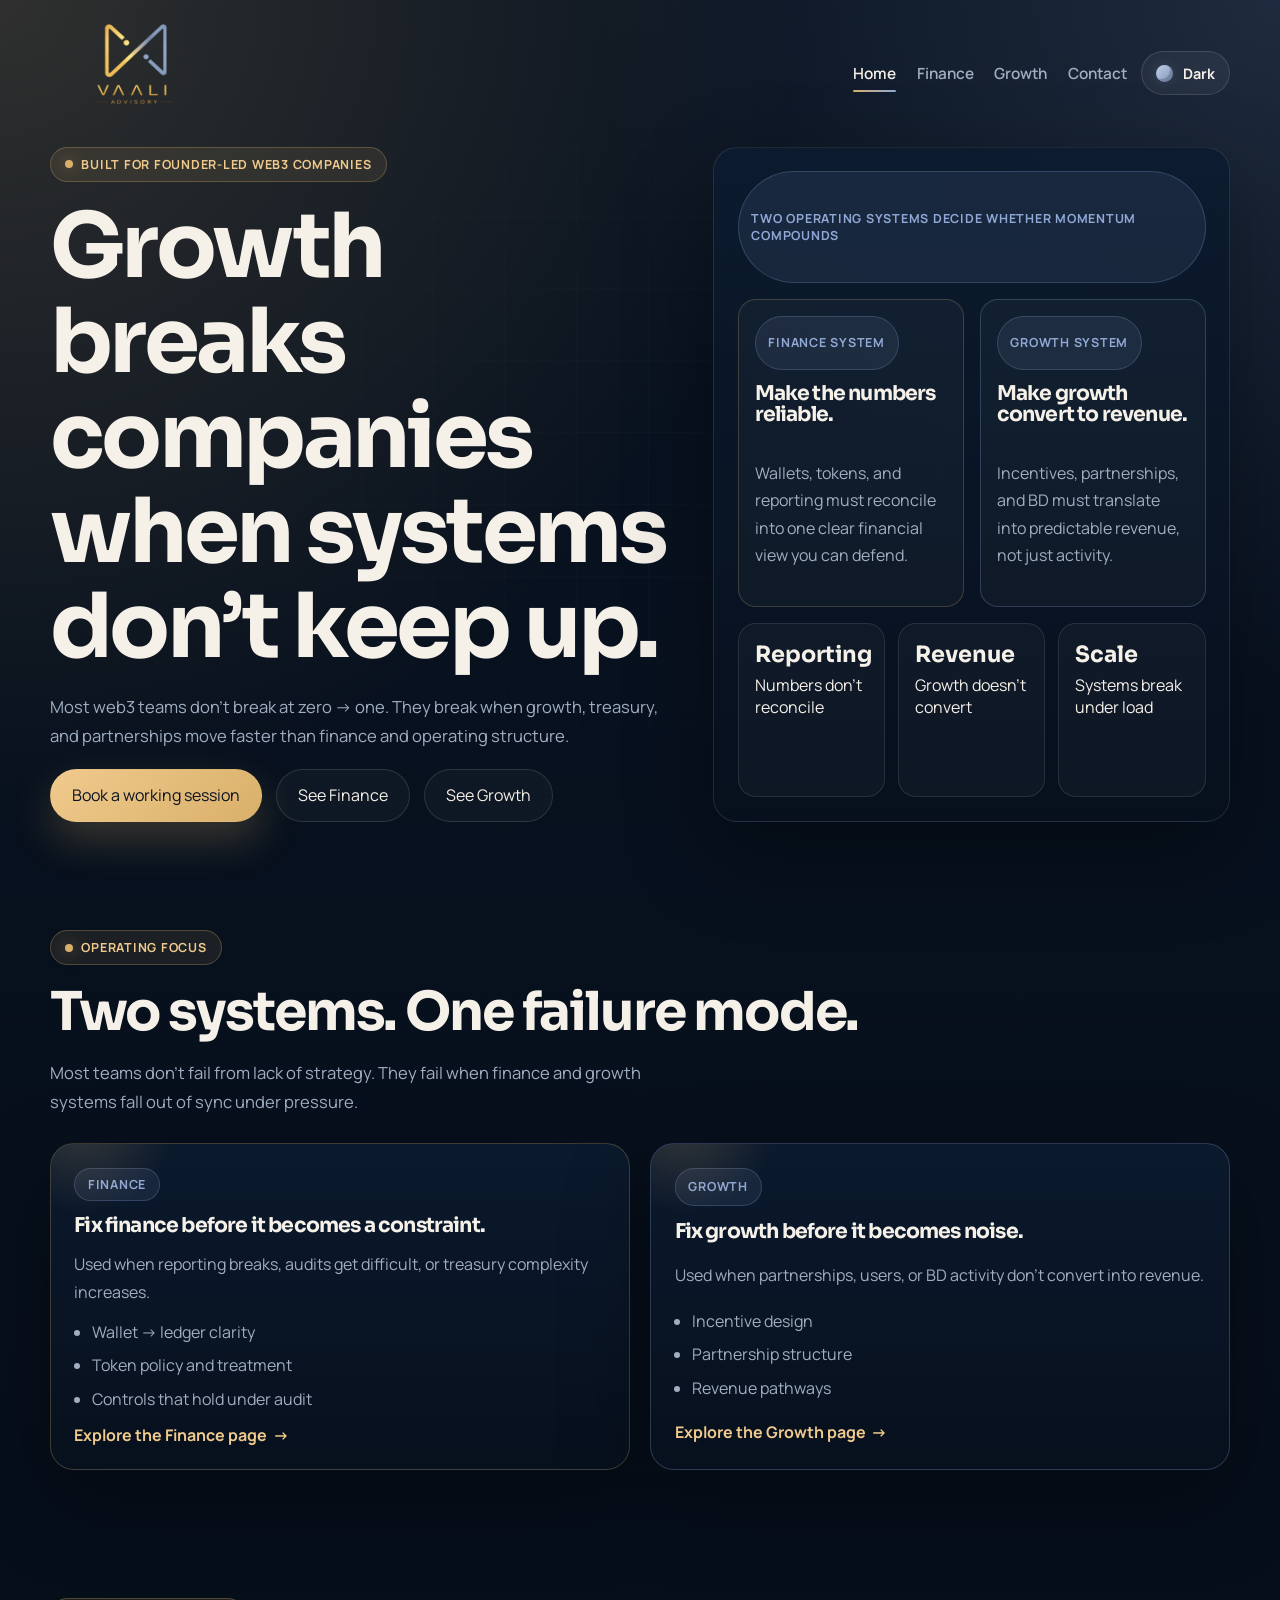
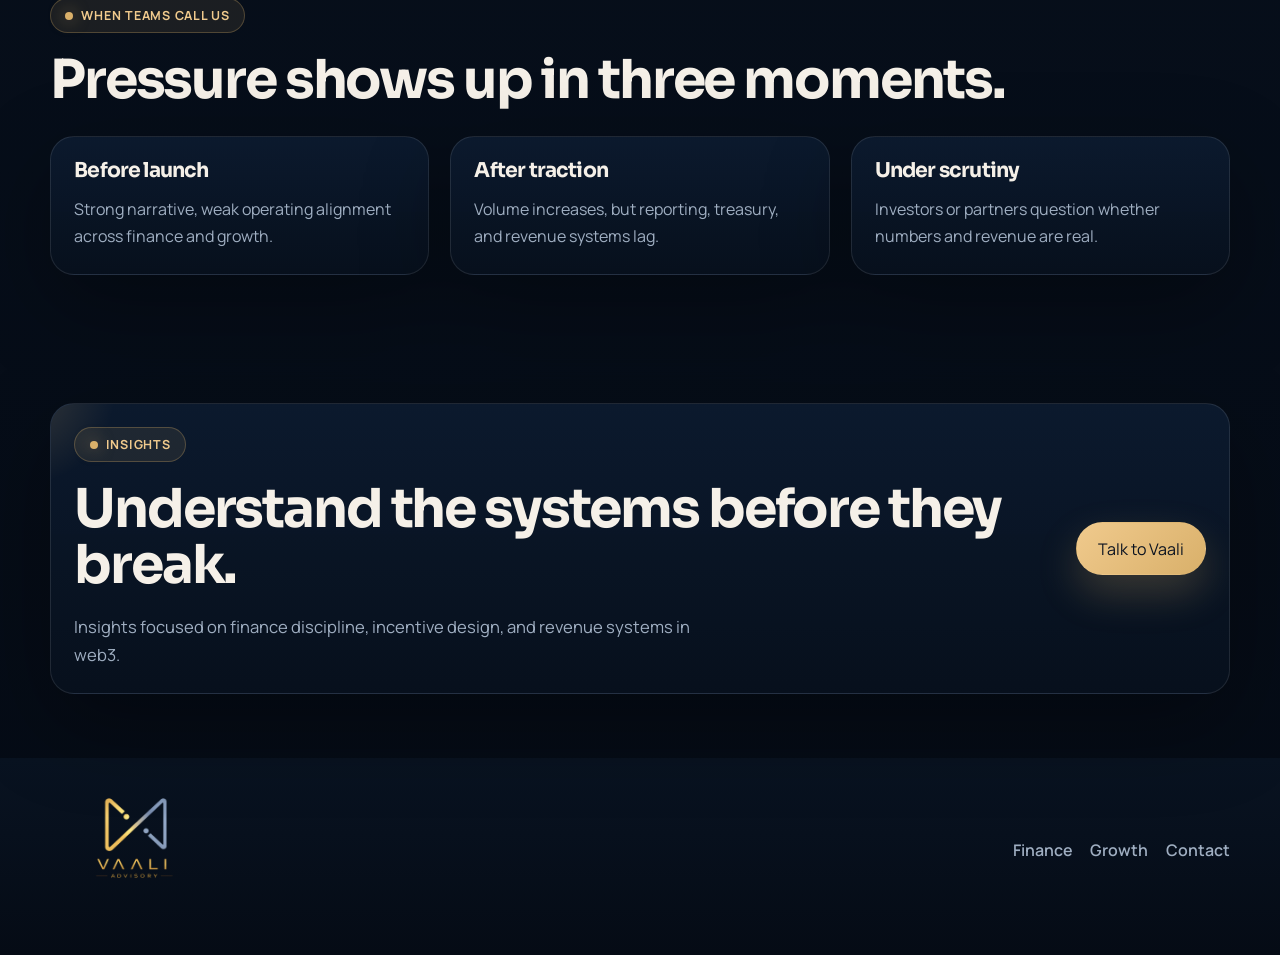
==== index.html @ feb4e7b9 "Refactor theme handling in HTML and JavaScript files to default to dark mode. Removed system theme d" ====
<!DOCTYPE html>
<html lang="en">
<head>
  <meta charset="UTF-8">
  <meta name="viewport" content="width=device-width, initial-scale=1.0">
  <title>Vaali Advisory | Finance Discipline and Growth Systems for Web3</title>
  <meta name="description" content="Vaali Advisory helps web3 startups fix finance and growth systems before scale, audits, and revenue pressure expose weaknesses.">
  <link rel="canonical" href="https://vaaliadvisory.com/">
  <link rel="preconnect" href="https://fonts.googleapis.com">
  <link rel="preconnect" href="https://fonts.gstatic.com" crossorigin>
  <link href="https://fonts.googleapis.com/css2?family=Manrope:wght@400;500;600;700;800&family=Sora:wght@500;600;700;800&display=swap" rel="stylesheet">
  <script>
    (() => {
      if (window.location.pathname === "/index" || window.location.pathname === "/index.html") {
        window.location.replace("/");
        return;
      }

      try {
        const savedTheme = localStorage.getItem("vaaliTheme");
        document.documentElement.dataset.theme = savedTheme || "dark";
      } catch (error) {
        document.documentElement.dataset.theme = "dark";
      }
    })();
  </script>
  <link rel="stylesheet" href="styles.css">
</head>
<body>
  <div class="page-shell">
    <header class="site-header">
      <div class="nav-wrap">
        <a class="brand" href="/" aria-label="Vaali Advisory home">
          <img class="brand-logo" src="assets/vaali-logo-final.png" alt="Vaali Advisory">
        </a>
        <div class="nav-actions">
          <nav class="nav-links" data-nav-menu>
            <a class="active" href="/">Home</a>
            <a href="finance">Finance</a>
            <a href="growth">Growth</a>
            <a href="contact">Contact</a>
          </nav>
          <button class="theme-toggle" type="button" data-theme-toggle aria-label="Activate light theme" aria-pressed="false">
            <span class="theme-toggle__icon" data-theme-icon aria-hidden="true"></span>
            <span class="theme-toggle__label" data-theme-label>Dark</span>
          </button>
          <button class="nav-toggle" type="button" aria-label="Open navigation" aria-expanded="false" data-nav-toggle>
            <span></span>
            <span></span>
            <span></span>
          </button>
        </div>
      </div>
    </header>

    <main>
      <section class="hero hero-home">
        <div class="container hero-grid">
          <div class="hero-copy fade-up">
            <span class="eyebrow">Built for founder-led web3 companies</span>
            <h1>Growth breaks companies when systems don’t keep up.</h1>
            <p>
              Most web3 teams don’t break at zero → one.  
              They break when growth, treasury, and partnerships move faster than finance and operating structure.
            </p>
            <div class="hero-actions">
              <a class="button primary" href="contact">Book a working session</a>
              <a class="button secondary" href="finance">See Finance</a>
              <a class="button secondary" href="growth">See Growth</a>
            </div>
          </div>

          <div class="signal-board fade-up">
            <span class="panel-label">Two operating systems decide whether momentum compounds</span>
            <div class="lane-grid">
              <article class="lane-card lane-card--finance">
                <span class="tag">Finance system</span>
                <h3>Make the numbers reliable.</h3>
                <p>Wallets, tokens, and reporting must reconcile into one clear financial view you can defend.</p>
              </article>
              <article class="lane-card lane-card--growth">
                <span class="tag">Growth system</span>
                <h3>Make growth convert to revenue.</h3>
                <p>Incentives, partnerships, and BD must translate into predictable revenue, not just activity.</p>
              </article>
            </div>
            <div class="signal-metrics">
              <div>
                <strong>Reporting</strong>
                <span>Numbers don't reconcile</span>
              </div>
              <div>
                <strong>Revenue</strong>
                <span>Growth doesn't convert</span>
              </div>
              <div>
                <strong>Scale</strong>
                <span>Systems break under load</span>
              </div>
            </div>
          </div>
        </div>
      </section>

      <section>
        <div class="container">
          <div class="section-heading fade-up">
            <div class="section-intro">
              <span class="eyebrow">Operating focus</span>
              <h2>Two systems. One failure mode.</h2>
              <p>
                Most teams don’t fail from lack of strategy.  
                They fail when finance and growth systems fall out of sync under pressure.
              </p>
            </div>
          </div>

          <div class="offer-grid">
            <article class="offer-card offer-card--finance fade-up">
              <span class="panel-label">Finance</span>
              <h3>Fix finance before it becomes a constraint.</h3>
              <p>Used when reporting breaks, audits get difficult, or treasury complexity increases.</p>
              <ul class="tight-list">
                <li>Wallet → ledger clarity</li>
                <li>Token policy and treatment</li>
                <li>Controls that hold under audit</li>
              </ul>
              <a class="text-link" href="finance">Explore the Finance page</a>
            </article>

            <article class="offer-card offer-card--growth fade-up">
              <span class="panel-label">Growth</span>
              <h3>Fix growth before it becomes noise.</h3>
              <p>Used when partnerships, users, or BD activity don’t convert into revenue.</p>
              <ul class="tight-list">
                <li>Incentive design</li>
                <li>Partnership structure</li>
                <li>Revenue pathways</li>
              </ul>
              <a class="text-link" href="growth">Explore the Growth page</a>
            </article>
          </div>
        </div>
      </section>

      <section>
        <div class="container">
          <div class="section-heading fade-up">
            <div class="section-intro">
              <span class="eyebrow">When teams call us</span>
              <h2>Pressure shows up in three moments.</h2>
            </div>
          </div>

          <div class="pressure-grid">
            <article class="pressure-card fade-up">
              <h3>Before launch</h3>
              <p>Strong narrative, weak operating alignment across finance and growth.</p>
            </article>
            <article class="pressure-card fade-up">
              <h3>After traction</h3>
              <p>Volume increases, but reporting, treasury, and revenue systems lag.</p>
            </article>
            <article class="pressure-card fade-up">
              <h3>Under scrutiny</h3>
              <p>Investors or partners question whether numbers and revenue are real.</p>
            </article>
          </div>
        </div>
      </section>

      <section>
        <div class="container">
          <div class="cta-panel fade-up">
            <div class="cta-copy">
              <span class="eyebrow">Insights</span>
              <h2>Understand the systems before they break.</h2>
              <p>
                Insights focused on finance discipline, incentive design, and revenue systems in web3.
              </p>
            </div>
            <div class="cta-actions">
              <a class="button primary" href="contact">Talk to Vaali</a>
            </div>
          </div>
        </div>
      </section>
    </main>

    <footer class="site-footer">
      <div class="container footer-grid">
        <div>
          <a class="brand" href="/" aria-label="Vaali Advisory home">
            <img class="brand-logo" src="assets/vaali-logo-final.png" alt="Vaali Advisory">
          </a>
        </div>
        <div class="footer-links">
          <a href="finance">Finance</a>
          <a href="growth">Growth</a>
          <a href="contact">Contact</a>
        </div>
      </div>
    </footer>
  </div>
  <script src="script.js"></script>
  <button id="backToTop" class="back-to-top" onclick="window.scrollTo({top: 0, behavior: 'smooth'});">Back to Top</button>
</body>
</html>
---- styles.css ----
/* Compact Workflow Horizontal Stepper */
.workflow-head.compact {
  margin-bottom: 0.7rem;
}
.workflow-horizontal {
  display: flex;
  align-items: stretch;
  justify-content: center;
  gap: 0.2rem;
  background: none;
  padding: 0.1rem 0.1rem 0.2rem 0.1rem;
}
.workflow-step-h {
  display: flex;
  flex-direction: column;
  align-items: center;
  background: var(--workflow-step-bg);
  border: 1.5px solid var(--line);
  border-radius: 18px;
  min-width: 160px;
  max-width: 200px;
  padding: 1.1rem 0.7rem 0.7rem 0.7rem;
  box-shadow: 0 4px 18px rgba(0,0,0,0.07);
  transition: box-shadow 0.2s, border-color 0.2s;
}
.workflow-step-h:hover {
  border-color: var(--brand);
  box-shadow: 0 8px 32px rgba(217,176,106,0.13);
}
.step-icon {
  font-size: 1.3rem;
  font-weight: 800;
  color: var(--brand);
  margin-bottom: 0.5rem;
}
.step-content h3 {
  margin: 0 0 0.2rem 0;
  font-size: 1.08rem;
  text-align: center;
}
.step-content p {
  font-size: 0.98rem;
  color: var(--muted);
  text-align: center;
}
.workflow-arrow {
  display: flex;
  align-items: center;
  font-size: 1.5rem;
  color: var(--brand);
  margin: 0 0.2rem;
  user-select: none;
}
@media (max-width: 900px) {
  .workflow-horizontal {
    flex-direction: column;
    align-items: center;
    gap: 0.7rem;
  }
  .workflow-arrow {
    transform: rotate(90deg);
    margin: 0.2rem 0;
  }
}
.workflow-card {
  position: relative;
  display: flex;
  flex-direction: column;
  align-items: center;
  padding: 1.1rem 0.7rem 1.2rem 0.7rem;
  border: 1px solid var(--line);
  border-radius: var(--radius-lg);
  background: var(--card-gradient);
  box-shadow: var(--shadow);
  overflow: hidden;
  width: fit-content;
  min-width: 0;
  max-width: 650px;
  margin: 0 auto;
}
.back-to-top {
  position: fixed;
  right: 2rem;
  bottom: 2rem;
  z-index: 1000;
  padding: 0.68rem 1.1rem;
  background: color-mix(in srgb, var(--surface-strong) 86%, var(--brand) 14%);
  color: color-mix(in srgb, var(--text) 78%, var(--brand) 22%);
  font-family: "Sora", sans-serif;
  font-weight: 600;
  font-size: 0.92rem;
  letter-spacing: 0.01em;
  border: 1px solid color-mix(in srgb, var(--line-strong) 72%, var(--brand) 28%);
  border-radius: 999px;
  backdrop-filter: blur(8px);
  -webkit-backdrop-filter: blur(8px);
  box-shadow: 0 12px 28px rgba(0, 0, 0, 0.22);
  cursor: pointer;
  opacity: 0;
  transform: translateY(12px) scale(0.98);
  pointer-events: none;
  transition: opacity 0.26s ease, transform 0.26s ease, background 0.2s ease,
    border-color 0.2s ease;
}
.back-to-top.is-visible {
  opacity: 0.18;
  transform: translateY(0) scale(1);
}
.back-to-top.is-awake {
  opacity: 0.72;
  pointer-events: auto;
}
.back-to-top:hover {
  opacity: 1;
  background: color-mix(in srgb, var(--surface-strong) 74%, var(--brand) 26%);
  border-color: color-mix(in srgb, var(--line-strong) 54%, var(--brand) 46%);
  transform: translateY(-2px) scale(1.02);
}
.back-to-top:focus-visible {
  opacity: 1;
  pointer-events: auto;
  transform: translateY(-1px) scale(1.01);
  outline: 2px solid color-mix(in srgb, var(--brand) 65%, white 35%);
  outline-offset: 2px;
}
@media (max-width: 600px) {
  .back-to-top {
    right: 1rem;
    bottom: 1rem;
    padding: 0.62rem 0.92rem;
    font-size: 0.86rem;
  }
}
:root {
  color-scheme: dark;
  --bg: #07101d;
  --bg-deep: #050b15;
  --surface: rgba(11, 24, 43, 0.86);
  --surface-strong: rgba(14, 31, 56, 0.96);
  --surface-soft: rgba(18, 38, 67, 0.62);
  --text: #f5f0e8;
  --muted: #9faec1;
  --line: rgba(255, 255, 255, 0.1);
  --line-strong: rgba(255, 255, 255, 0.18);
  --brand: #d9b06a;
  --brand-bright: #f0ca8d;
  --cool: #90a8d5;
  --success: #6dd0aa;
  --danger: #ff8f8f;
  --shadow: 0 30px 90px rgba(0, 0, 0, 0.32);
  --radius-xl: 32px;
  --radius-lg: 24px;
  --radius-md: 18px;
  --radius-sm: 12px;
  --max-width: 1180px;
  --bg-accent-left: rgba(217, 176, 106, 0.18);
  --bg-accent-right: rgba(144, 168, 213, 0.16);
  --bg-gradient: linear-gradient(180deg, #091321 0%, #07101d 38%, #050b15 100%);
  --grid-line: rgba(255, 255, 255, 0.02);
  --header-bg: rgba(5, 11, 21, 0.72);
  --header-border: rgba(255, 255, 255, 0.08);
  --brand-shell-bg: linear-gradient(145deg, rgba(255, 255, 255, 0.05), rgba(255, 255, 255, 0.01));
  --brand-shell-border: rgba(255, 255, 255, 0.1);
  --brand-shell-shadow: 0 18px 42px rgba(0, 0, 0, 0.26);
  --brand-image-border: rgba(255, 255, 255, 0.08);
  --button-secondary-bg: rgba(255, 255, 255, 0.03);
  --button-secondary-border: rgba(255, 255, 255, 0.12);
  --button-secondary-text: var(--text);
  --card-gradient: linear-gradient(180deg, rgba(12, 27, 47, 0.94), rgba(7, 16, 29, 0.98));
  --soft-card-bg: rgba(255, 255, 255, 0.03);
  --workflow-step-bg: rgba(255, 255, 255, 0.03);
  --workflow-active-bg: linear-gradient(180deg, rgba(19, 40, 71, 0.88), rgba(12, 24, 43, 0.96));
  --field-bg: rgba(255, 255, 255, 0.04);
  --field-bg-focus: rgba(255, 255, 255, 0.06);
  --field-border: rgba(255, 255, 255, 0.12);
  --field-focus-ring: rgba(217, 176, 106, 0.12);
  --toggle-bg: rgba(255, 255, 255, 0.05);
  --toggle-border: rgba(255, 255, 255, 0.12);
  --toggle-text: var(--text);
  --toggle-icon-dark: linear-gradient(135deg, #bfd0ea, #7d92b5);
  --toggle-icon-light: linear-gradient(135deg, #ffd37a, #deac55);
}

:root[data-theme="light"] {
  color-scheme: light;
  --bg: #eef3f8;
  --bg-deep: #dfe7f1;
  --surface: rgba(255, 255, 255, 0.84);
  --surface-strong: rgba(247, 249, 252, 0.96);
  --surface-soft: rgba(255, 255, 255, 0.72);
  --text: #16283e;
  --muted: #58687b;
  --line: rgba(22, 40, 62, 0.1);
  --line-strong: rgba(22, 40, 62, 0.16);
  --brand: #bb9548;
  --brand-bright: #d8b06b;
  --cool: #6d8cbc;
  --success: #247756;
  --danger: #a53838;
  --shadow: 0 26px 72px rgba(28, 45, 69, 0.14);
  --bg-accent-left: rgba(216, 176, 107, 0.28);
  --bg-accent-right: rgba(109, 140, 188, 0.22);
  --bg-gradient: linear-gradient(180deg, #f8fafc 0%, #edf2f8 44%, #e1e8f1 100%);
  --grid-line: rgba(22, 40, 62, 0.035);
  --header-bg: rgba(248, 250, 252, 0.8);
  --header-border: rgba(22, 40, 62, 0.08);
  --brand-shell-bg: linear-gradient(145deg, rgba(255, 255, 255, 0.92), rgba(235, 241, 248, 0.84));
  --brand-shell-border: rgba(22, 40, 62, 0.12);
  --brand-shell-shadow: 0 16px 38px rgba(28, 45, 69, 0.14);
  --brand-image-border: rgba(22, 40, 62, 0.08);
  --button-secondary-bg: rgba(255, 255, 255, 0.72);
  --button-secondary-border: rgba(22, 40, 62, 0.12);
  --button-secondary-text: #16283e;
  --card-gradient: linear-gradient(180deg, rgba(255, 255, 255, 0.9), rgba(239, 244, 250, 0.97));
  --soft-card-bg: rgba(255, 255, 255, 0.74);
  --workflow-step-bg: rgba(248, 250, 252, 0.88);
  --workflow-active-bg: linear-gradient(180deg, rgba(250, 252, 255, 0.98), rgba(232, 239, 247, 0.96));
  --field-bg: rgba(255, 255, 255, 0.84);
  --field-bg-focus: rgba(255, 255, 255, 0.98);
  --field-border: rgba(22, 40, 62, 0.12);
  --field-focus-ring: rgba(187, 149, 72, 0.16);
  --toggle-bg: rgba(255, 255, 255, 0.76);
  --toggle-border: rgba(22, 40, 62, 0.12);
  --toggle-text: #16283e;
}

* {
  box-sizing: border-box;
}

html {
  scroll-behavior: smooth;
}

body {
  margin: 0;
  font-family: "Manrope", sans-serif;
  color: var(--text);
  background:
    radial-gradient(circle at top left, var(--bg-accent-left), transparent 28%),
    radial-gradient(circle at top right, var(--bg-accent-right), transparent 24%),
    var(--bg-gradient);
}

body::before {
  content: "";
  position: fixed;
  inset: 0;
  pointer-events: none;
  background-image:
    linear-gradient(var(--grid-line) 1px, transparent 1px),
    linear-gradient(90deg, var(--grid-line) 1px, transparent 1px);
  background-size: 72px 72px;
  mask-image: radial-gradient(circle at center, black, transparent 80%);
}

img {
  display: block;
  max-width: 100%;
}

a {
  color: inherit;
  text-decoration: none;
}

p {
  margin: 0;
  color: var(--muted);
  line-height: 1.72;
}

ul {
  margin: 0;
  padding-left: 1rem;
  color: var(--muted);
}

li + li {
  margin-top: 0.72rem;
}

.page-shell {
  min-height: 100vh;
  position: relative;
  overflow: clip;
}

.site-header + main,
.site-header + main section:first-child {
  margin-top: 0;
  padding-top: 0;
}

.nav-wrap,
.container {
  width: min(var(--max-width), calc(100% - 2rem));
  margin: 0 auto;
}

.nav-wrap {
  display: flex;
  align-items: center;
  justify-content: space-between;
  gap: 1.5rem;
  padding: 1rem 0;
}

.brand {
  display: inline-flex;
  align-items: center;
  flex-shrink: 0;
  padding: 0; /* Remove padding */
  border-radius: 0; /* Remove rounded corners */
  border: none; /* Remove border */
  background: none; /* Remove background */
  box-shadow: none; /* Remove shadow */
}

.brand-logo {
  width: clamp(172px, 13.2vw, 211px); /* 10% increase from previous max */
  aspect-ratio: 3 / 2;
  object-fit: cover;
  object-position: center;
  border-radius: 0; /* Remove rounded corners */
}

.nav-actions {
  position: relative;
  margin-left: auto;
  display: flex;
  align-items: center;
  gap: 0.85rem;
}

.nav-links {
  display: flex;
  align-items: center;
  gap: 1.3rem;
}

.nav-links a {
  position: relative;
  color: var(--muted);
  font-size: 0.96rem;
  font-weight: 600;
}

.nav-links a.active,
.nav-links a:hover {
  color: var(--text);
}

.nav-links a.active::after,
.nav-links a:hover::after {
  content: "";
  position: absolute;
  left: 0;
  right: 0;
  bottom: -0.5rem;
  height: 2px;
  border-radius: 999px;
  background: linear-gradient(90deg, var(--brand), var(--cool));
}

.theme-toggle {
  display: inline-flex;
  align-items: center;
  gap: 0.6rem;
  min-height: 44px;
  padding: 0.65rem 0.9rem;
  border-radius: 999px;
  border: 1px solid var(--toggle-border);
  background: var(--toggle-bg);
  color: var(--toggle-text);
  cursor: pointer;
  transition: transform 180ms ease, background 180ms ease, border-color 180ms ease;
}

.theme-toggle:hover {
  transform: translateY(-1px);
}

.theme-toggle__icon {
  width: 1.05rem;
  height: 1.05rem;
  border-radius: 50%;
  background: var(--toggle-icon-dark);
  box-shadow: inset -3px -3px 0 rgba(7, 16, 29, 0.2), 0 0 14px rgba(144, 168, 213, 0.18);
}

.theme-toggle[data-theme-mode="light"] .theme-toggle__icon {
  background: var(--toggle-icon-light);
  box-shadow: 0 0 14px rgba(217, 176, 106, 0.24);
}

.theme-toggle__label {
  font-size: 0.9rem;
  font-weight: 700;
}

.nav-toggle {
  display: none;
  border: 0;
  background: transparent;
  padding: 0.4rem;
  cursor: pointer;
}

.nav-toggle span {
  display: block;
  width: 24px;
  height: 2px;
  margin: 5px 0;
  background: var(--text);
}

.button,
button,
input,
select,
textarea {
  font: inherit;
}

.button {
  display: inline-flex;
  align-items: center;
  justify-content: center;
  min-height: 48px;
  padding: 0.9rem 1.3rem;
  border-radius: 999px;
  border: 1px solid transparent;
  transition: transform 180ms ease, background 180ms ease, border-color 180ms ease;
}

.button.primary {
  color: #0b1321;
  background: linear-gradient(135deg, var(--brand-bright), var(--brand));
  box-shadow: 0 18px 40px rgba(217, 176, 106, 0.24);
}

.button.secondary {
  color: var(--button-secondary-text);
  background: var(--button-secondary-bg);
  border-color: var(--button-secondary-border);
}

.button:hover {
  transform: translateY(-2px);
}

section {
  position: relative;
  padding: 4rem 0;
}

.hero,
.page-hero {
  padding-top: 4.9rem;
}

.hero-home {
  padding-bottom: 2.8rem;
}

.hero-grid,
.offer-grid,
.pressure-grid,
.cards-3,
.split-grid,
.footer-grid,
.contact-grid {
  display: grid;
  gap: 1.3rem;
}

.hero-grid {
  display: grid;
  grid-template-columns: 1.1fr 0.9fr;
  gap: 2rem;
}

.offer-grid,
.split-grid,
.footer-grid,
.contact-grid {
  grid-template-columns: repeat(2, minmax(0, 1fr));
}

.pressure-grid,
.cards-3 {
  grid-template-columns: repeat(3, minmax(0, 1fr));
}

.eyebrow,
.panel-label,
.tag {
  display: inline-flex;
  align-items: center;
  gap: 0.5rem;
  width: fit-content;
  border-radius: 999px;
  font-size: 0.78rem;
  font-weight: 700;
  letter-spacing: 0.06em;
  text-transform: uppercase;
}

.eyebrow {
  padding: 0.5rem 0.9rem;
  color: var(--brand-bright);
  border: 1px solid color-mix(in srgb, var(--brand) 28%, transparent);
  background: color-mix(in srgb, var(--brand) 10%, transparent);
}

.eyebrow::before {
  content: "";
  width: 8px;
  height: 8px;
  border-radius: 50%;
  background: var(--brand);
  box-shadow: 0 0 16px color-mix(in srgb, var(--brand) 58%, transparent);
}

.panel-label,
.tag {
  padding: 0.44rem 0.8rem;
  color: var(--cool);
  border: 1px solid color-mix(in srgb, var(--cool) 24%, transparent);
  background: color-mix(in srgb, var(--cool) 10%, transparent);
}

.tag-row {
  display: flex;
  flex-wrap: wrap;
  gap: 0.65rem;
}

h1,
h2,
h3 {
  margin: 0;
  font-family: "Sora", sans-serif;
  line-height: 1.06;
  letter-spacing: -0.04em;
}

h1 {
  font-size: clamp(3rem, 7vw, 5.9rem);
}

h2 {
  font-size: clamp(2rem, 5vw, 3.35rem);
}

h3 {
  font-size: 1.28rem;
}

.hero-copy,
.section-intro,
.cta-copy {
  display: grid;
  gap: 1.15rem;
}

.hero-copy p,
.section-intro p,
.cta-copy p {
  max-width: 62ch;
  font-size: 1.04rem;
}

.hero-actions,
.cta-actions {
  display: flex;
  flex-wrap: wrap;
  gap: 0.9rem;
}

.signal-board,
.offer-card,
.pressure-card,
.detail-card,
.workflow-card,
.summary-card,
.insight-card,
.contact-card,
.cta-panel {
  position: relative;
  padding: 1.45rem;
  border: 1px solid var(--line);
  border-radius: var(--radius-lg);
  background: var(--card-gradient);
  box-shadow: var(--shadow);
  overflow: hidden;
}

.signal-board::before,
.offer-card::before,
.workflow-card::before,
.cta-panel::before {
  content: "";
  position: absolute;
  inset: -35% auto auto -10%;
  width: 180px;
  height: 180px;
  background: radial-gradient(circle, color-mix(in srgb, var(--brand) 20%, transparent), transparent 72%);
}

.signal-board {
  display: grid;
  gap: 1rem;
}

.lane-grid {
  display: grid;
  grid-template-columns: repeat(2, minmax(0, 1fr));
  gap: 1rem;
}

.lane-card {
  display: grid;
  gap: 0.8rem;
  padding: 1rem;
  border-radius: var(--radius-md);
  border: 1px solid var(--line);
  background: var(--soft-card-bg);
}

.lane-card--finance {
  border-color: color-mix(in srgb, var(--brand) 24%, transparent);
}

.lane-card--growth {
  border-color: color-mix(in srgb, var(--cool) 26%, transparent);
}

.signal-metrics {
  display: grid;
  grid-template-columns: repeat(3, minmax(0, 1fr));
  gap: 0.8rem;
}

.signal-metrics div,
.summary-card {
  padding: 1rem;
  border-radius: var(--radius-md);
  border: 1px solid var(--line);
  background: var(--soft-card-bg);
}

.signal-metrics strong,
.summary-card strong {
  display: block;
  margin-bottom: 0.38rem;
  color: var(--text);
  font-family: "Sora", sans-serif;
  font-size: 1.4rem;
}

.section-heading {
  display: flex;
  justify-content: space-between;
  align-items: end;
  gap: 1.5rem;
  margin-bottom: 1.7rem;
}

.offer-card,
.pressure-card,
.detail-card,
.insight-card,
.contact-card {
  display: grid;
  gap: 0.9rem;
}

.detail-card--outputs {
  gap: 0.55rem;
}

.detail-card--outputs h2 + .outputs-list {
  margin-top: 0.15rem;
}

.outputs-list {
  list-style: none;
  padding-left: 0;
  display: grid;
  gap: 0.6rem;
}

.outputs-list li {
  position: relative;
  margin: 0;
  padding: 0.85rem 0.95rem 0.85rem 2.2rem;
  border: 1px solid var(--line);
  border-radius: 14px;
  background: var(--soft-card-bg);
  color: var(--text);
  line-height: 1.45;
  transition: transform 220ms ease, border-color 220ms ease, background 220ms ease;
  animation: outputs-reveal 520ms ease both;
}

.outputs-list li::before {
  content: "";
  position: absolute;
  left: 0.9rem;
  top: 1.2rem;
  width: 0.72rem;
  height: 0.72rem;
  border-radius: 50%;
  background: linear-gradient(135deg, var(--brand-bright), var(--brand));
  box-shadow: 0 0 0 2px color-mix(in srgb, var(--brand) 16%, transparent);
}

.outputs-list li:hover {
  transform: translateY(-2px);
  border-color: color-mix(in srgb, var(--brand) 30%, transparent);
  background: var(--workflow-active-bg);
}

.outputs-list li:nth-child(1) { animation-delay: 70ms; }
.outputs-list li:nth-child(2) { animation-delay: 140ms; }
.outputs-list li:nth-child(3) { animation-delay: 210ms; }
.outputs-list li:nth-child(4) { animation-delay: 280ms; }

@keyframes outputs-reveal {
  from {
    opacity: 0;
    transform: translateY(8px);
  }
  to {
    opacity: 1;
    transform: translateY(0);
  }
}

.offer-card--finance {
  border-color: color-mix(in srgb, var(--brand) 26%, transparent);
}

.offer-card--growth {
  border-color: color-mix(in srgb, var(--cool) 26%, transparent);
}

.tight-list {
  padding-left: 1.1rem;
}

.text-link {
  display: inline-flex;
  align-items: center;
  gap: 0.35rem;
  width: fit-content;
  color: var(--brand-bright);
  font-weight: 700;
}

.text-link::after {
  content: "→";
}

.offer-hero--finance .tag,
.offer-hero--finance .panel-label {
  color: var(--brand-bright);
  border-color: color-mix(in srgb, var(--brand) 22%, transparent);
  background: color-mix(in srgb, var(--brand) 10%, transparent);
}

.offer-hero--growth .tag,
.offer-hero--growth .panel-label {
  color: var(--cool);
  border-color: color-mix(in srgb, var(--cool) 24%, transparent);
  background: color-mix(in srgb, var(--cool) 10%, transparent);
}

.workflow-card {
  position: relative;
  display: inline-block;
  padding: 1.45rem 1.2rem;
  border: 1px solid var(--line);
  border-radius: var(--radius-lg);
  background: var(--card-gradient);
  box-shadow: var(--shadow);
  overflow: hidden;
  width: auto;
  min-width: 0;
  max-width: 100%;
}

.workflow-track {
  --workflow-progress: 0%;
  position: relative;
  display: grid;
  grid-template-columns: repeat(5, minmax(0, 1fr));
  gap: 0.9rem;
}

.workflow-track::before,
.workflow-track::after {
  content: "";
  position: absolute;
  left: 9%;
  right: 9%;
  top: 1.15rem;
  height: 2px;
  border-radius: 999px;
}

.workflow-track::before {
  background: color-mix(in srgb, var(--text) 12%, transparent);
}

.workflow-track::after {
  right: auto;
  width: calc(82% * var(--workflow-progress) / 100);
  background: linear-gradient(90deg, var(--brand), var(--cool));
  box-shadow: 0 0 18px color-mix(in srgb, var(--cool) 32%, transparent);
  transition: width 420ms ease;
}

.workflow-card--finance .workflow-track::after {
  background: linear-gradient(90deg, var(--brand), var(--brand-bright));
}

.workflow-card--finance {
  width: 100%;
  max-width: 520px;
  padding: 0.85rem;
  align-self: start;
}

.workflow-card--finance .workflow-head.compact {
  margin-bottom: 0.45rem;
}

.workflow-card--finance .workflow-track {
  display: grid;
  grid-template-columns: 1fr;
  gap: 0.65rem;
  margin: 0;
  padding: 0;
}

.workflow-card--finance .workflow-track::before,
.workflow-card--finance .workflow-track::after {
  display: none;
}

.workflow-card--finance .workflow-step {
  min-height: 0;
  padding: 1rem 1rem 1rem 3.75rem;
  align-items: start;
}

.workflow-card--finance .workflow-index {
  top: 1rem;
  left: 1rem;
}

.workflow-card--finance .workflow-step h3 {
  margin: 0;
  font-size: 1.02rem;
}

.workflow-card--finance .workflow-step .step-summary {
  margin: 0;
  color: var(--muted);
  line-height: 1.45;
}

.workflow-card--growth {
  width: 100%;
  max-width: 520px;
  padding: 0.85rem;
  align-self: start;
}

.workflow-card--growth .workflow-head.compact {
  margin-bottom: 0.45rem;
}

.workflow-card--growth .workflow-track {
  display: grid;
  grid-template-columns: 1fr;
  gap: 0.65rem;
  margin: 0;
  padding: 0;
}

.workflow-card--growth .workflow-track::before,
.workflow-card--growth .workflow-track::after {
  display: none;
}

.workflow-card--growth .workflow-step {
  min-height: 0;
  padding: 1rem 1rem 1rem 3.75rem;
  align-items: start;
  gap: 0.35rem;
}

.workflow-card--growth .workflow-index {
  top: 1rem;
  left: 1rem;
}

.workflow-card--growth .workflow-step h3,
.workflow-card--growth .workflow-step .step-summary,
.workflow-card--growth .workflow-step .step-detail {
  margin: 0;
}

.workflow-card--growth .workflow-step .step-summary,
.workflow-card--growth .workflow-step .step-detail {
  color: var(--muted);
}

.workflow-card--growth .workflow-step .step-summary {
  line-height: 1.4;
}

.workflow-card--growth .workflow-step .step-detail {
  line-height: 1.45;
}

.workflow-step {
  position: relative;
  display: grid;
  gap: 0.65rem;
  min-height: 224px;
  padding: 3rem 1rem 1rem;
  border-radius: var(--radius-md);
  border: 1px solid var(--line);
  background: var(--workflow-step-bg);
  transition: transform 220ms ease, border-color 220ms ease, background 220ms ease, box-shadow 220ms ease;
}

.workflow-index {
  position: absolute;
  top: 0.55rem;
  left: 0.9rem;
  width: 2rem;
  height: 2rem;
  display: grid;
  place-items: center;
  border-radius: 50%;
  border: 1px solid var(--line-strong);
  background: color-mix(in srgb, var(--text) 6%, transparent);
  color: var(--muted);
  font-size: 0.78rem;
  font-weight: 800;
  transition: background 220ms ease, color 220ms ease, border-color 220ms ease;
}

.workflow-step.is-complete,
.workflow-step.is-current {
  border-color: color-mix(in srgb, var(--brand) 30%, transparent);
  background: var(--workflow-active-bg);
}

.workflow-card--growth .workflow-step.is-complete,
.workflow-card--growth .workflow-step.is-current {
  border-color: color-mix(in srgb, var(--brand) 30%, transparent);
}

.workflow-step.is-complete .workflow-index,
.workflow-step.is-current .workflow-index {
  border-color: transparent;
  color: #08101d;
  background: linear-gradient(135deg, var(--brand-bright), var(--brand));
}

.workflow-card--growth .workflow-step.is-complete .workflow-index,
.workflow-card--growth .workflow-step.is-current .workflow-index {
  background: linear-gradient(135deg, var(--brand-bright), var(--brand));
}

.workflow-step.is-current {
  transform: translateY(-6px);
  box-shadow: 0 18px 40px color-mix(in srgb, var(--bg-deep) 34%, transparent);
}

.process-list {
  display: grid;
  gap: 0.95rem;
}

.process-step {
  position: relative;
  display: grid;
  gap: 0.35rem;
  padding: 1rem 1rem 1rem 3.9rem;
  border-radius: var(--radius-md);
  border: 1px solid var(--line);
  background: var(--soft-card-bg);
}

.process-step::before {
  counter-increment: item;
  content: counter(item);
  position: absolute;
  left: 1rem;
  top: 1rem;
  width: 2rem;
  height: 2rem;
  display: grid;
  place-items: center;
  border-radius: 50%;
  background: linear-gradient(135deg, var(--brand-bright), var(--brand));
  color: #07101d;
  font-weight: 800;
}

.detail-card .process-list {
  counter-reset: item;
}

.checklist {
  display: grid;
  gap: 0.85rem;
}

.checklist div {
  display: flex;
  align-items: flex-start;
  gap: 0.7rem;
}

.checklist div::before {
  content: "•";
  color: var(--brand);
  font-size: 1.45rem;
  line-height: 1;
}

.cta-panel {
  display: grid;
  grid-template-columns: 1fr auto;
  align-items: center;
  gap: 1.5rem;
}

.contact-form {
  display: grid;
  gap: 1rem;
}

.field-row {
  display: grid;
  grid-template-columns: repeat(2, minmax(0, 1fr));
  gap: 1rem;
}

label {
  display: grid;
  gap: 0.45rem;
  color: var(--text);
  font-weight: 600;
}

input,
select,
textarea {
  width: 100%;
  border: 1px solid var(--field-border);
  border-radius: 16px;
  padding: 0.95rem 1rem;
  color: var(--text);
  background: var(--field-bg);
  transition: border-color 160ms ease, box-shadow 160ms ease, background 160ms ease;
}

textarea {
  min-height: 170px;
  resize: vertical;
}

input:focus,
select:focus,
textarea:focus {
  outline: none;
  border-color: color-mix(in srgb, var(--brand) 44%, transparent);
  box-shadow: 0 0 0 4px var(--field-focus-ring);
  background: var(--field-bg-focus);
}

.field-help,
.form-message {
  font-size: 0.9rem;
}

.field-help {
  color: var(--muted);
}

.form-message {
  min-height: 1.4rem;
}

.form-message.error {
  color: var(--danger);
}

.form-message.success {
  color: var(--success);
}

.site-footer {
  padding: 2rem 0 2.8rem;
  background: var(--bg-gradient); /* Apply seamless gradient */
}

.footer-grid {
  align-items: center;
}

.footer-links {
  display: flex;
  justify-content: flex-end;
  flex-wrap: wrap;
  gap: 0.9rem 1.1rem;
}

.footer-links a {
  color: var(--muted);
  font-weight: 600;
}

.footer-links a:hover {
  color: var(--text);
}

.fade-up {
  opacity: 0;
  transform: translateY(20px);
  transition: opacity 520ms ease, transform 520ms ease;
}

.fade-up.in-view {
  opacity: 1;
  transform: translateY(0);
}

@media (max-width: 1100px) {
  .hero-grid,
  .offer-grid,
  .split-grid,
  .pressure-grid,
  .cards-3,
  .contact-grid,
  .footer-grid,
  .lane-grid,
  .signal-metrics,
  .cta-panel {
    grid-template-columns: 1fr;
  }

  .section-heading {
    align-items: start;
    flex-direction: column;
  }

  .workflow-track {
    grid-template-columns: 1fr;
  }

  .workflow-track::before,
  .workflow-track::after {
    display: none;
  }

  .workflow-step {
    min-height: unset;
  }
}

@media (max-width: 780px) {
  .brand-logo {
    width: 144px; /* 10% increase from previous 120px */
  }

  .nav-toggle {
    display: inline-block;
  }

  .nav-links {
    position: absolute;
    top: calc(100% + 0.6rem);
    right: 1rem;
    left: 1rem;
    display: none;
    flex-direction: column;
    align-items: flex-start;
    padding: 1rem;
    border-radius: var(--radius-lg);
    border: 1px solid var(--header-border);
    background: var(--surface-strong);
    box-shadow: var(--shadow);
  }

  .nav-links.open {
    display: flex;
  }

  .field-row {
    grid-template-columns: 1fr;
  }

  h1 {
    font-size: clamp(2.55rem, 14vw, 4rem);
  }

  section {
    padding: 3.25rem 0;
  }

  .hero,
  .page-hero {
    padding-top: 3.8rem;
  }
}

@media (prefers-reduced-motion: reduce) {
  html {
    scroll-behavior: auto;
  }

  *,
  *::before,
  *::after {
    animation: none !important;
    transition: none !important;
  }

  .fade-up {
    opacity: 1;
    transform: none;
  }
}

.workflow-3 {
  display: flex;
  justify-content: space-between;
  gap: 1.2rem;
  margin-top: 0.5rem;
  align-items: flex-start;
}

.wf-step {
  flex: 1 1 0;
  min-width: 0;
  min-height: unset;
  padding: 1.2rem 0.7rem 0.7rem;
  box-sizing: border-box;
  height: auto;
}

/* Animation for workflow steps */
.animated-step {
  opacity: 0;
  transform: translateY(30px) scale(0.98);
  animation: fadeUpStep 0.7s cubic-bezier(0.4,0.2,0.2,1) forwards;
}

@keyframes fadeUpStep {
  to {
    opacity: 1;
    transform: translateY(0) scale(1);
  }
}

@media (max-width: 900px) {
  .workflow-3 {
    grid-template-columns: 1fr;
  }
}
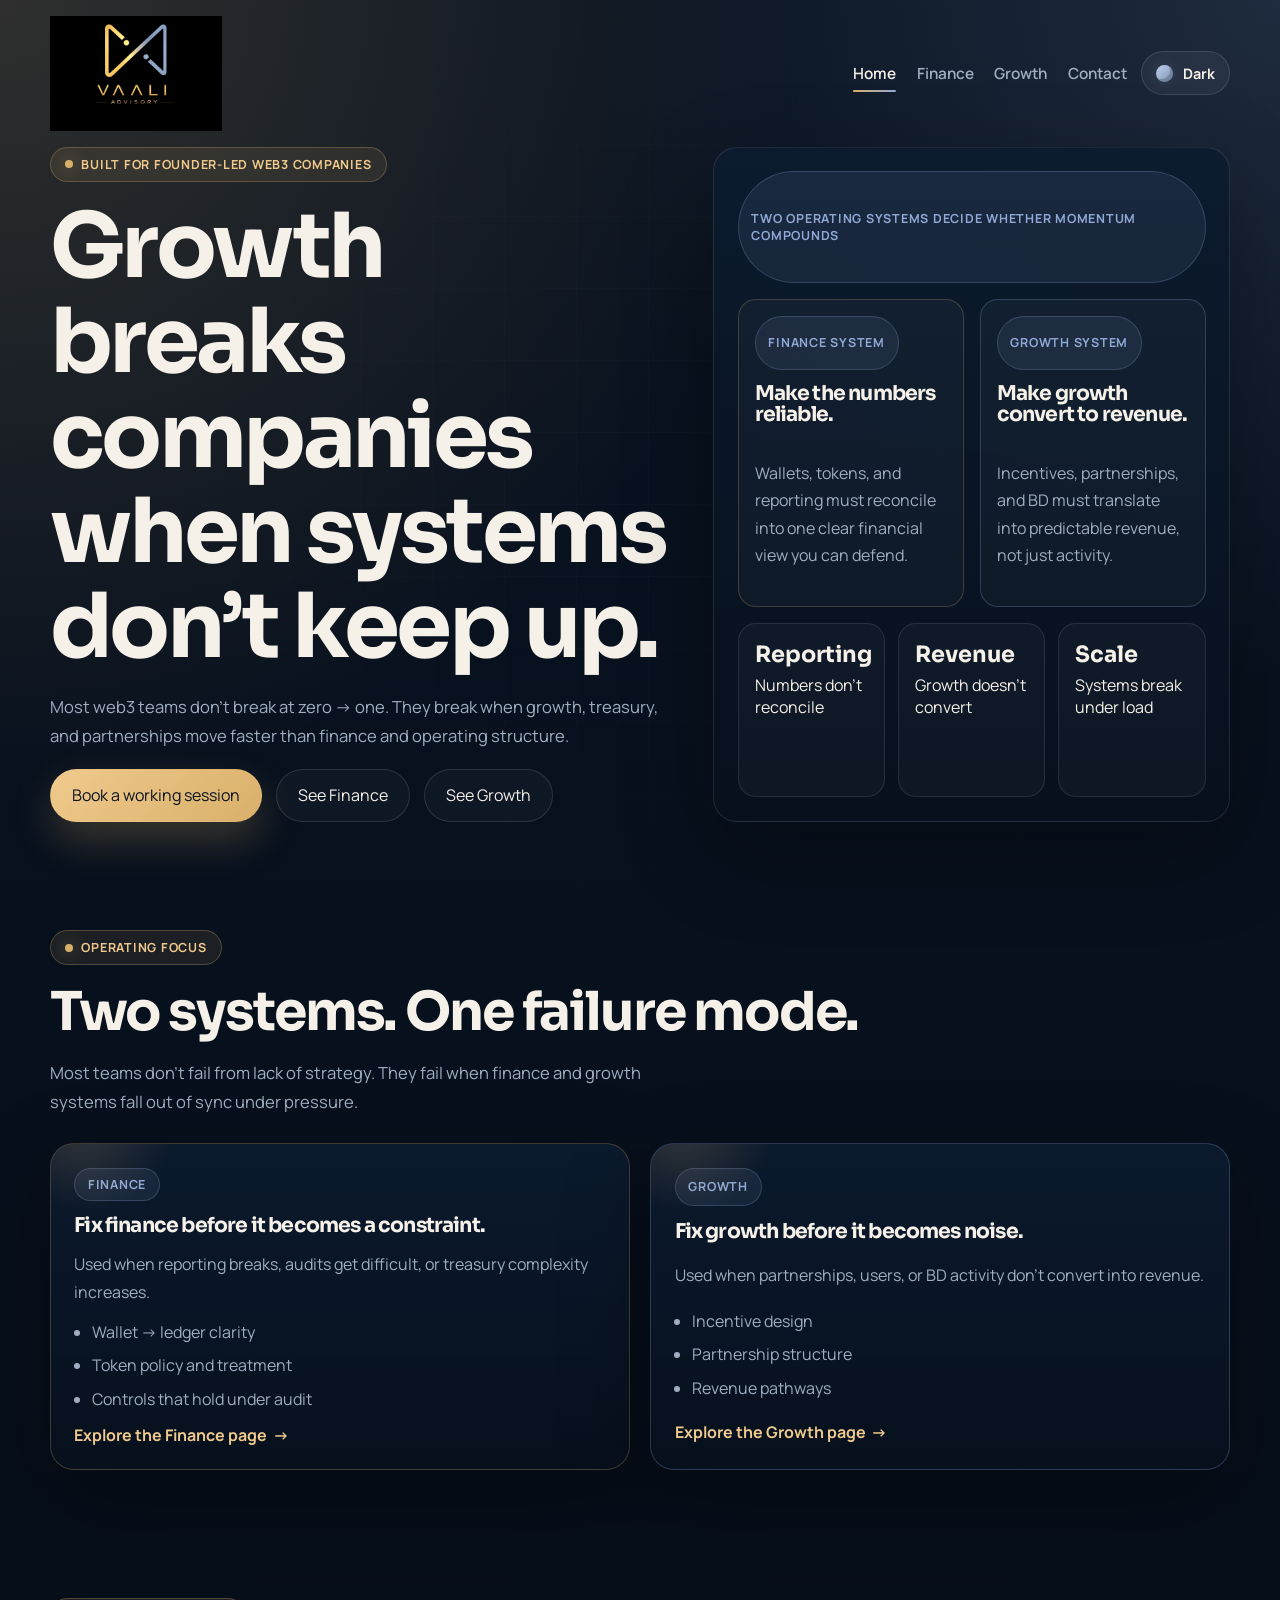
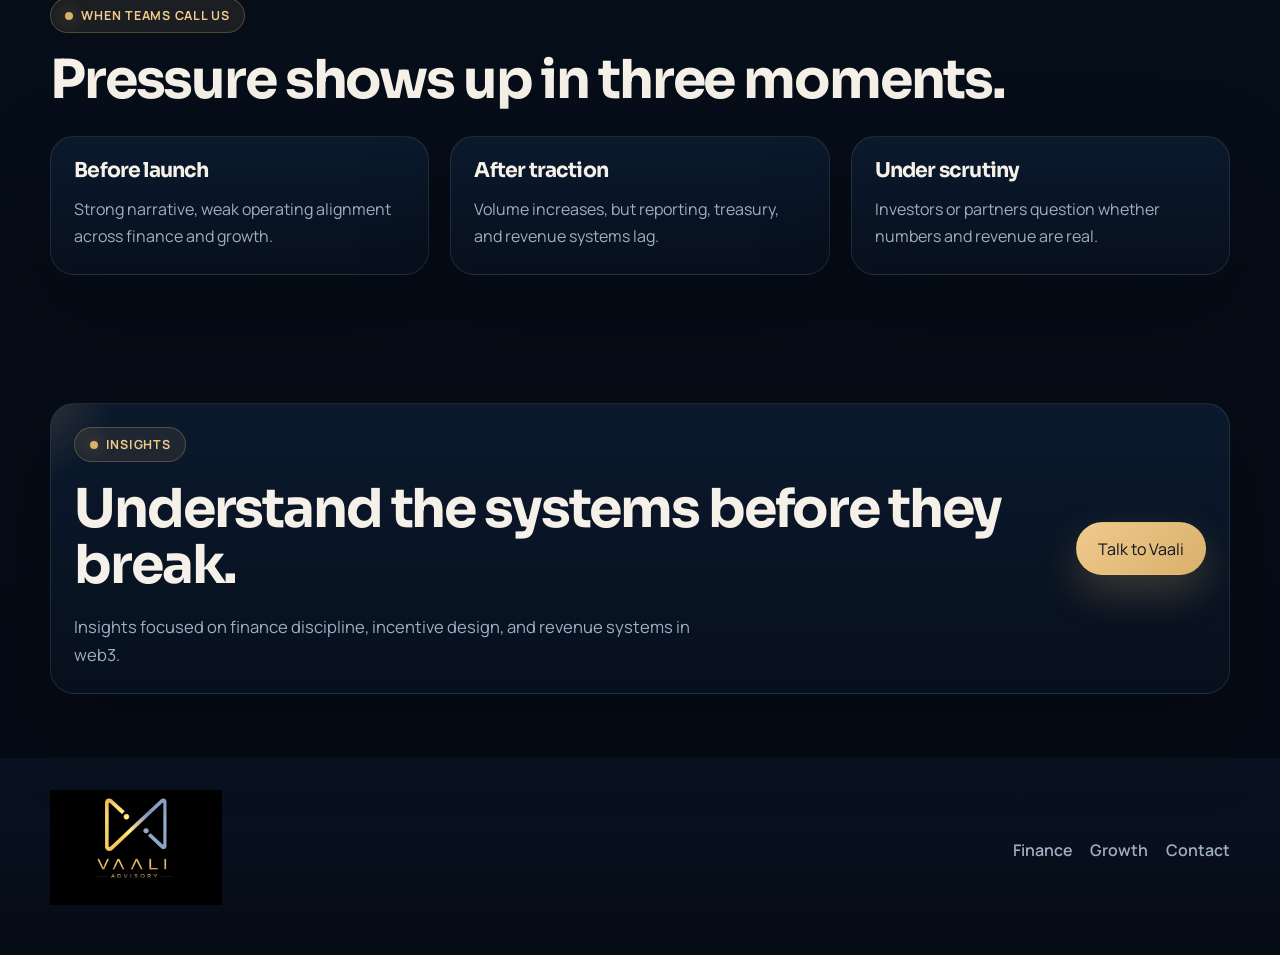
==== commit 53838900: "Add Open Graph and Twitter card metadata to enhance SEO and social sharing across contact, finance, " ====
--- a/index.html
+++ b/index.html
@@ -3,9 +3,21 @@
 <head>
   <meta charset="UTF-8">
   <meta name="viewport" content="width=device-width, initial-scale=1.0">
-  <title>Vaali Advisory | Finance Discipline and Growth Systems for Web3</title>
+  <title>Finance and Growth Advisory</title>
   <meta name="description" content="Vaali Advisory helps web3 startups fix finance and growth systems before scale, audits, and revenue pressure expose weaknesses.">
   <link rel="canonical" href="https://vaaliadvisory.com/">
+  <meta property="og:title" content="Finance and Growth Advisory">
+  <meta property="og:description" content="Vaali Advisory helps web3 startups fix finance and growth systems before scale, audits, and revenue pressure expose weaknesses.">
+  <meta property="og:type" content="website">
+  <meta property="og:url" content="https://vaaliadvisory.com/">
+  <meta property="og:site_name" content="Vaali Advisory">
+  <meta property="og:image" content="https://vaaliadvisory.com/assets/vaali-logo-final.png">
+  <meta property="og:image:alt" content="Vaali Advisory logo">
+  <meta name="twitter:card" content="summary_large_image">
+  <meta name="twitter:title" content="Finance and Growth Advisory">
+  <meta name="twitter:description" content="Vaali Advisory helps web3 startups fix finance and growth systems before scale, audits, and revenue pressure expose weaknesses.">
+  <meta name="twitter:image" content="https://vaaliadvisory.com/assets/vaali-logo-final.png">
+  <meta name="twitter:image:alt" content="Vaali Advisory logo">
   <link rel="preconnect" href="https://fonts.googleapis.com">
   <link rel="preconnect" href="https://fonts.gstatic.com" crossorigin>
   <link href="https://fonts.googleapis.com/css2?family=Manrope:wght@400;500;600;700;800&family=Sora:wght@500;600;700;800&display=swap" rel="stylesheet">
@@ -203,6 +215,6 @@
     </footer>
   </div>
   <script src="script.js"></script>
-  <button id="backToTop" class="back-to-top" onclick="window.scrollTo({top: 0, behavior: 'smooth'});">Back to Top</button>
+  <button id="backToTop" class="back-to-top">Back to Top</button>
 </body>
 </html>
--- a/styles.css
+++ b/styles.css
@@ -1,66 +1,6 @@
 /* Compact Workflow Horizontal Stepper */
 .workflow-head.compact {
   margin-bottom: 0.7rem;
-}
-.workflow-horizontal {
-  display: flex;
-  align-items: stretch;
-  justify-content: center;
-  gap: 0.2rem;
-  background: none;
-  padding: 0.1rem 0.1rem 0.2rem 0.1rem;
-}
-.workflow-step-h {
-  display: flex;
-  flex-direction: column;
-  align-items: center;
-  background: var(--workflow-step-bg);
-  border: 1.5px solid var(--line);
-  border-radius: 18px;
-  min-width: 160px;
-  max-width: 200px;
-  padding: 1.1rem 0.7rem 0.7rem 0.7rem;
-  box-shadow: 0 4px 18px rgba(0,0,0,0.07);
-  transition: box-shadow 0.2s, border-color 0.2s;
-}
-.workflow-step-h:hover {
-  border-color: var(--brand);
-  box-shadow: 0 8px 32px rgba(217,176,106,0.13);
-}
-.step-icon {
-  font-size: 1.3rem;
-  font-weight: 800;
-  color: var(--brand);
-  margin-bottom: 0.5rem;
-}
-.step-content h3 {
-  margin: 0 0 0.2rem 0;
-  font-size: 1.08rem;
-  text-align: center;
-}
-.step-content p {
-  font-size: 0.98rem;
-  color: var(--muted);
-  text-align: center;
-}
-.workflow-arrow {
-  display: flex;
-  align-items: center;
-  font-size: 1.5rem;
-  color: var(--brand);
-  margin: 0 0.2rem;
-  user-select: none;
-}
-@media (max-width: 900px) {
-  .workflow-horizontal {
-    flex-direction: column;
-    align-items: center;
-    gap: 0.7rem;
-  }
-  .workflow-arrow {
-    transform: rotate(90deg);
-    margin: 0.2rem 0;
-  }
 }
 .workflow-card {
   position: relative;
@@ -660,6 +600,85 @@
   font-size: 1.4rem;
 }
 
+.summary-card[data-workflow-step] {
+  transition: transform 220ms ease, border-color 220ms ease, background 220ms ease,
+    box-shadow 220ms ease;
+}
+
+.summary-card[data-workflow-step].is-complete,
+.summary-card[data-workflow-step].is-current {
+  border-color: color-mix(in srgb, var(--brand) 30%, transparent);
+  background: var(--workflow-active-bg);
+}
+
+.summary-card[data-workflow-step].is-current {
+  transform: translateY(-6px);
+  box-shadow: 0 18px 40px color-mix(in srgb, var(--bg-deep) 34%, transparent);
+}
+
+.cards-3[data-workflow] .summary-card[data-workflow-step] {
+  position: relative;
+  overflow: visible;
+}
+
+.cards-3[data-workflow] .summary-card[data-workflow-step]:not(:last-child)::before {
+  content: "";
+  position: absolute;
+  top: 50%;
+  right: -0.92rem;
+  width: 0.62rem;
+  height: 0.62rem;
+  transform: translateY(-50%);
+  z-index: 2;
+  border-radius: 50%;
+  opacity: 0.78;
+  background: radial-gradient(
+    circle at 32% 28%,
+    var(--brand-bright) 0%,
+    color-mix(in srgb, var(--brand) 78%, var(--brand-bright) 22%) 48%,
+    color-mix(in srgb, var(--brand) 48%, transparent) 100%
+  );
+  box-shadow: 0 0 0 1px color-mix(in srgb, var(--brand) 24%, transparent),
+    0 0 12px color-mix(in srgb, var(--brand) 24%, transparent);
+  pointer-events: none;
+}
+
+.cards-3[data-workflow] .summary-card[data-workflow-step]:not(:last-child)::after {
+  content: "›";
+  position: absolute;
+  top: 50%;
+  right: -1.35rem;
+  transform: translateY(-50%);
+  z-index: 2;
+  font-family: "Sora", sans-serif;
+  font-size: 0.92rem;
+  font-weight: 700;
+  letter-spacing: -0.05em;
+  line-height: 1;
+  color: color-mix(in srgb, var(--brand-bright) 74%, var(--brand) 26%);
+  opacity: 0.66;
+  text-shadow: 0 0 10px color-mix(in srgb, var(--brand) 20%, transparent);
+  pointer-events: none;
+}
+
+@media (max-width: 768px) {
+  .cards-3[data-workflow] .summary-card[data-workflow-step]:not(:last-child)::before {
+    top: auto;
+    bottom: -0.96rem;
+    right: 50%;
+    width: 0.58rem;
+    height: 0.58rem;
+    transform: translateX(50%);
+  }
+
+  .cards-3[data-workflow] .summary-card[data-workflow-step]:not(:last-child)::after {
+    top: auto;
+    right: 50%;
+    bottom: -1.42rem;
+    transform: translateX(50%) rotate(90deg);
+  }
+}
+
 .section-heading {
   display: flex;
   justify-content: space-between;
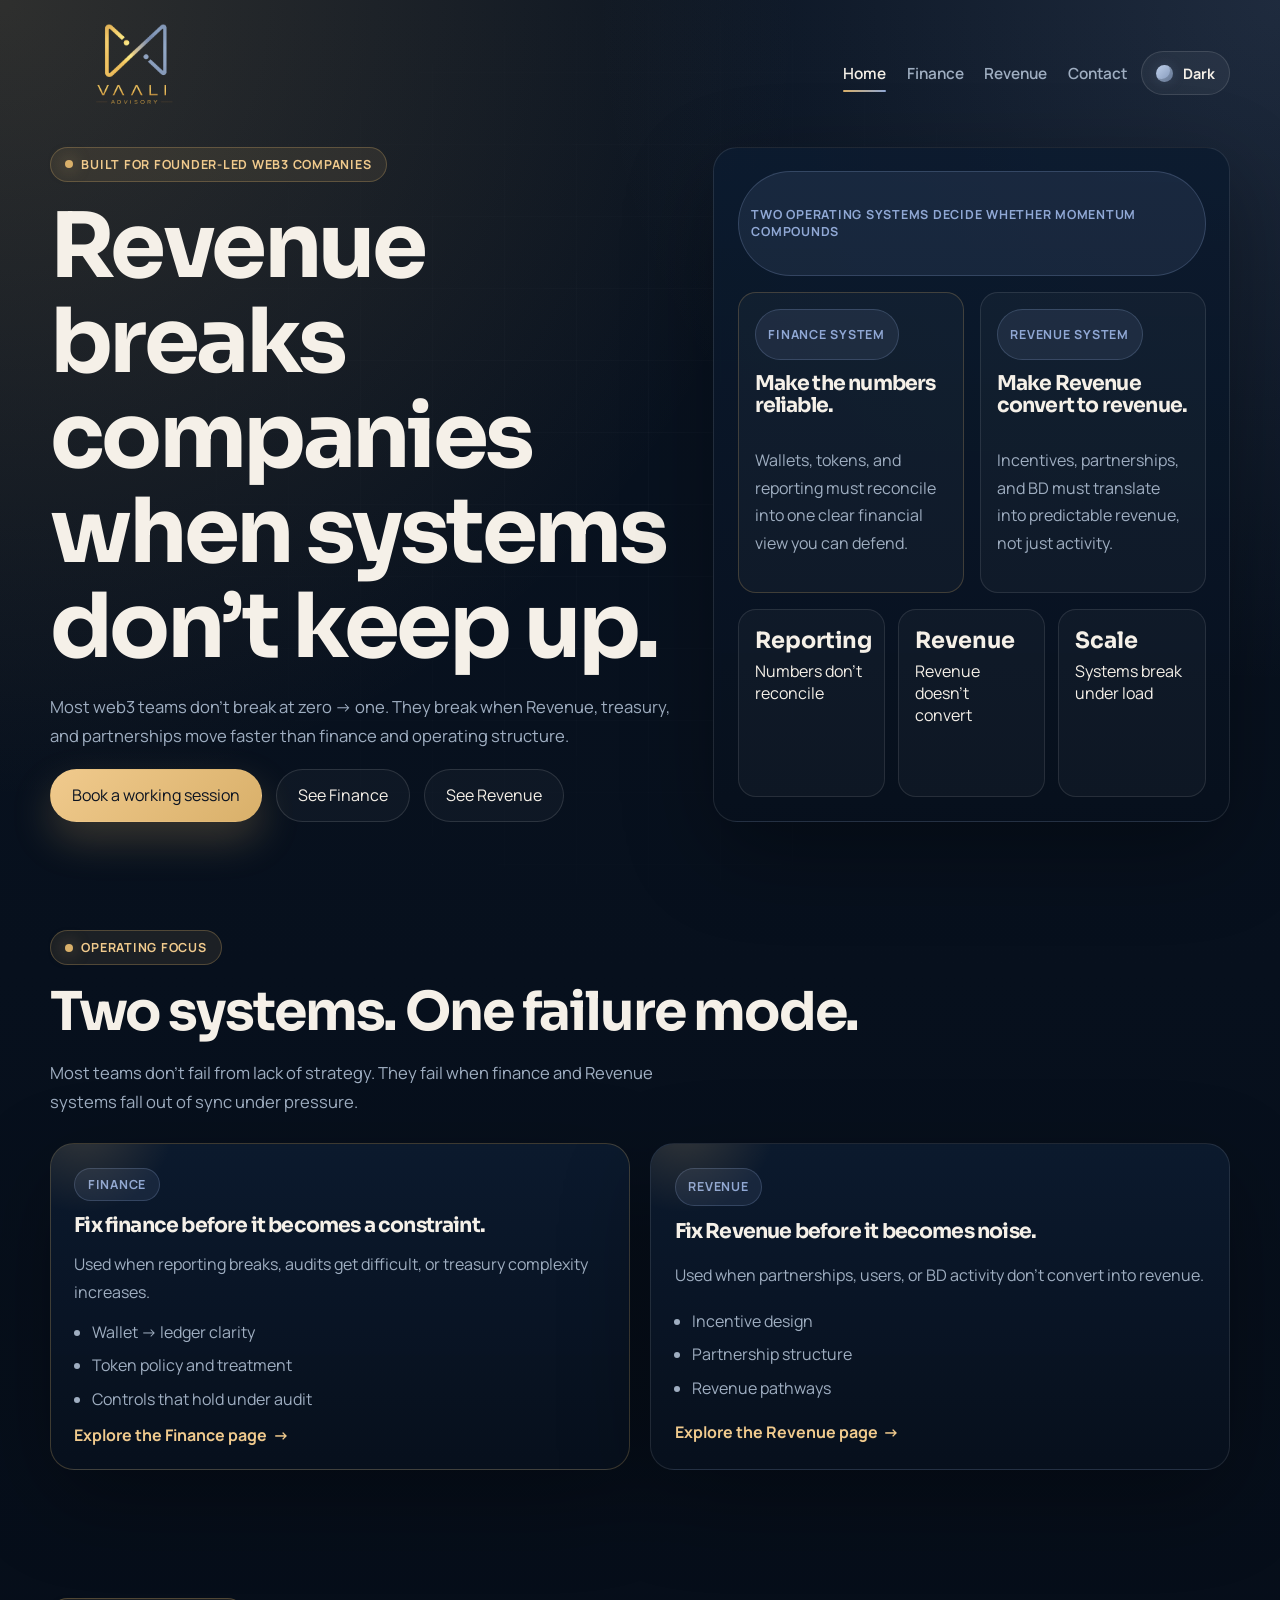
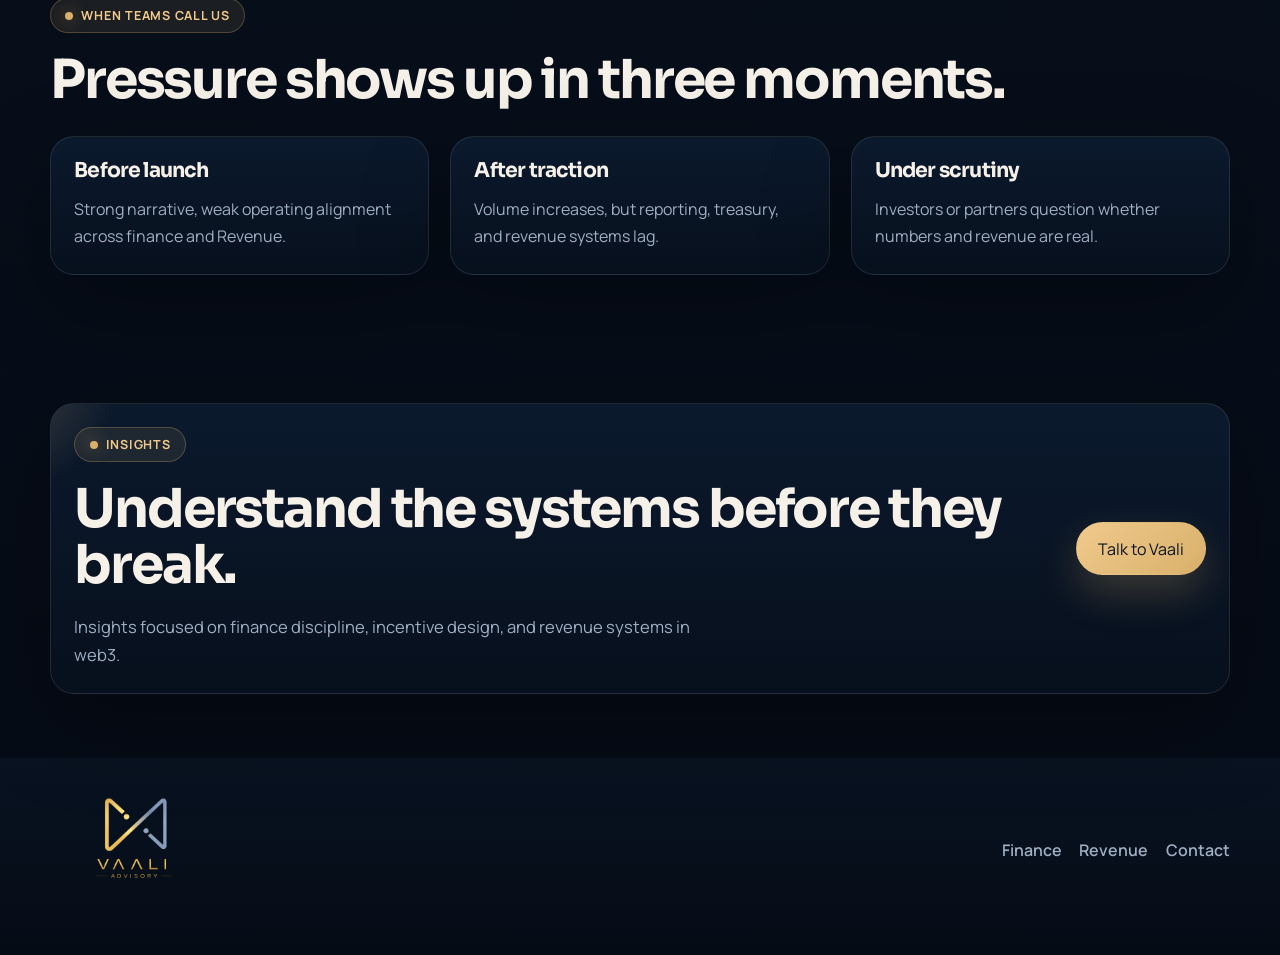
==== commit b5e3d138: "commit" ====
--- a/index.html
+++ b/index.html
@@ -3,19 +3,19 @@
 <head>
   <meta charset="UTF-8">
   <meta name="viewport" content="width=device-width, initial-scale=1.0">
-  <title>Finance and Growth Advisory</title>
-  <meta name="description" content="Vaali Advisory helps web3 startups fix finance and growth systems before scale, audits, and revenue pressure expose weaknesses.">
+  <title>Finance and Revenue Advisory</title>
+  <meta name="description" content="Vaali Advisory helps web3 startups fix finance and Revenue systems before scale, audits, and revenue pressure expose weaknesses.">
   <link rel="canonical" href="https://vaaliadvisory.com/">
-  <meta property="og:title" content="Finance and Growth Advisory">
-  <meta property="og:description" content="Vaali Advisory helps web3 startups fix finance and growth systems before scale, audits, and revenue pressure expose weaknesses.">
+  <meta property="og:title" content="Finance and Revenue Advisory">
+  <meta property="og:description" content="Vaali Advisory helps web3 startups fix finance and Revenue systems before scale, audits, and revenue pressure expose weaknesses.">
   <meta property="og:type" content="website">
   <meta property="og:url" content="https://vaaliadvisory.com/">
   <meta property="og:site_name" content="Vaali Advisory">
   <meta property="og:image" content="https://vaaliadvisory.com/assets/vaali-logo-final.png">
   <meta property="og:image:alt" content="Vaali Advisory logo">
   <meta name="twitter:card" content="summary_large_image">
-  <meta name="twitter:title" content="Finance and Growth Advisory">
-  <meta name="twitter:description" content="Vaali Advisory helps web3 startups fix finance and growth systems before scale, audits, and revenue pressure expose weaknesses.">
+  <meta name="twitter:title" content="Finance and Revenue Advisory">
+  <meta name="twitter:description" content="Vaali Advisory helps web3 startups fix finance and Revenue systems before scale, audits, and revenue pressure expose weaknesses.">
   <meta name="twitter:image" content="https://vaaliadvisory.com/assets/vaali-logo-final.png">
   <meta name="twitter:image:alt" content="Vaali Advisory logo">
   <link rel="preconnect" href="https://fonts.googleapis.com">
@@ -49,7 +49,7 @@
           <nav class="nav-links" data-nav-menu>
             <a class="active" href="/">Home</a>
             <a href="finance">Finance</a>
-            <a href="growth">Growth</a>
+            <a href="Revenue">Revenue</a>
             <a href="contact">Contact</a>
           </nav>
           <button class="theme-toggle" type="button" data-theme-toggle aria-label="Activate light theme" aria-pressed="false">
@@ -70,15 +70,15 @@
         <div class="container hero-grid">
           <div class="hero-copy fade-up">
             <span class="eyebrow">Built for founder-led web3 companies</span>
-            <h1>Growth breaks companies when systems don’t keep up.</h1>
+            <h1>Revenue breaks companies when systems don’t keep up.</h1>
             <p>
               Most web3 teams don’t break at zero → one.  
-              They break when growth, treasury, and partnerships move faster than finance and operating structure.
+              They break when Revenue, treasury, and partnerships move faster than finance and operating structure.
             </p>
             <div class="hero-actions">
               <a class="button primary" href="contact">Book a working session</a>
               <a class="button secondary" href="finance">See Finance</a>
-              <a class="button secondary" href="growth">See Growth</a>
+              <a class="button secondary" href="Revenue">See Revenue</a>
             </div>
           </div>
 
@@ -90,9 +90,9 @@
                 <h3>Make the numbers reliable.</h3>
                 <p>Wallets, tokens, and reporting must reconcile into one clear financial view you can defend.</p>
               </article>
-              <article class="lane-card lane-card--growth">
-                <span class="tag">Growth system</span>
-                <h3>Make growth convert to revenue.</h3>
+              <article class="lane-card lane-card--Revenue">
+                <span class="tag">Revenue system</span>
+                <h3>Make Revenue convert to revenue.</h3>
                 <p>Incentives, partnerships, and BD must translate into predictable revenue, not just activity.</p>
               </article>
             </div>
@@ -103,7 +103,7 @@
               </div>
               <div>
                 <strong>Revenue</strong>
-                <span>Growth doesn't convert</span>
+                <span>Revenue doesn't convert</span>
               </div>
               <div>
                 <strong>Scale</strong>
@@ -122,7 +122,7 @@
               <h2>Two systems. One failure mode.</h2>
               <p>
                 Most teams don’t fail from lack of strategy.  
-                They fail when finance and growth systems fall out of sync under pressure.
+                They fail when finance and Revenue systems fall out of sync under pressure.
               </p>
             </div>
           </div>
@@ -140,16 +140,16 @@
               <a class="text-link" href="finance">Explore the Finance page</a>
             </article>
 
-            <article class="offer-card offer-card--growth fade-up">
-              <span class="panel-label">Growth</span>
-              <h3>Fix growth before it becomes noise.</h3>
+            <article class="offer-card offer-card--Revenue fade-up">
+              <span class="panel-label">Revenue</span>
+              <h3>Fix Revenue before it becomes noise.</h3>
               <p>Used when partnerships, users, or BD activity don’t convert into revenue.</p>
               <ul class="tight-list">
                 <li>Incentive design</li>
                 <li>Partnership structure</li>
                 <li>Revenue pathways</li>
               </ul>
-              <a class="text-link" href="growth">Explore the Growth page</a>
+              <a class="text-link" href="Revenue">Explore the Revenue page</a>
             </article>
           </div>
         </div>
@@ -167,7 +167,7 @@
           <div class="pressure-grid">
             <article class="pressure-card fade-up">
               <h3>Before launch</h3>
-              <p>Strong narrative, weak operating alignment across finance and growth.</p>
+              <p>Strong narrative, weak operating alignment across finance and Revenue.</p>
             </article>
             <article class="pressure-card fade-up">
               <h3>After traction</h3>
@@ -208,7 +208,7 @@
         </div>
         <div class="footer-links">
           <a href="finance">Finance</a>
-          <a href="growth">Growth</a>
+          <a href="Revenue">Revenue</a>
           <a href="contact">Contact</a>
         </div>
       </div>
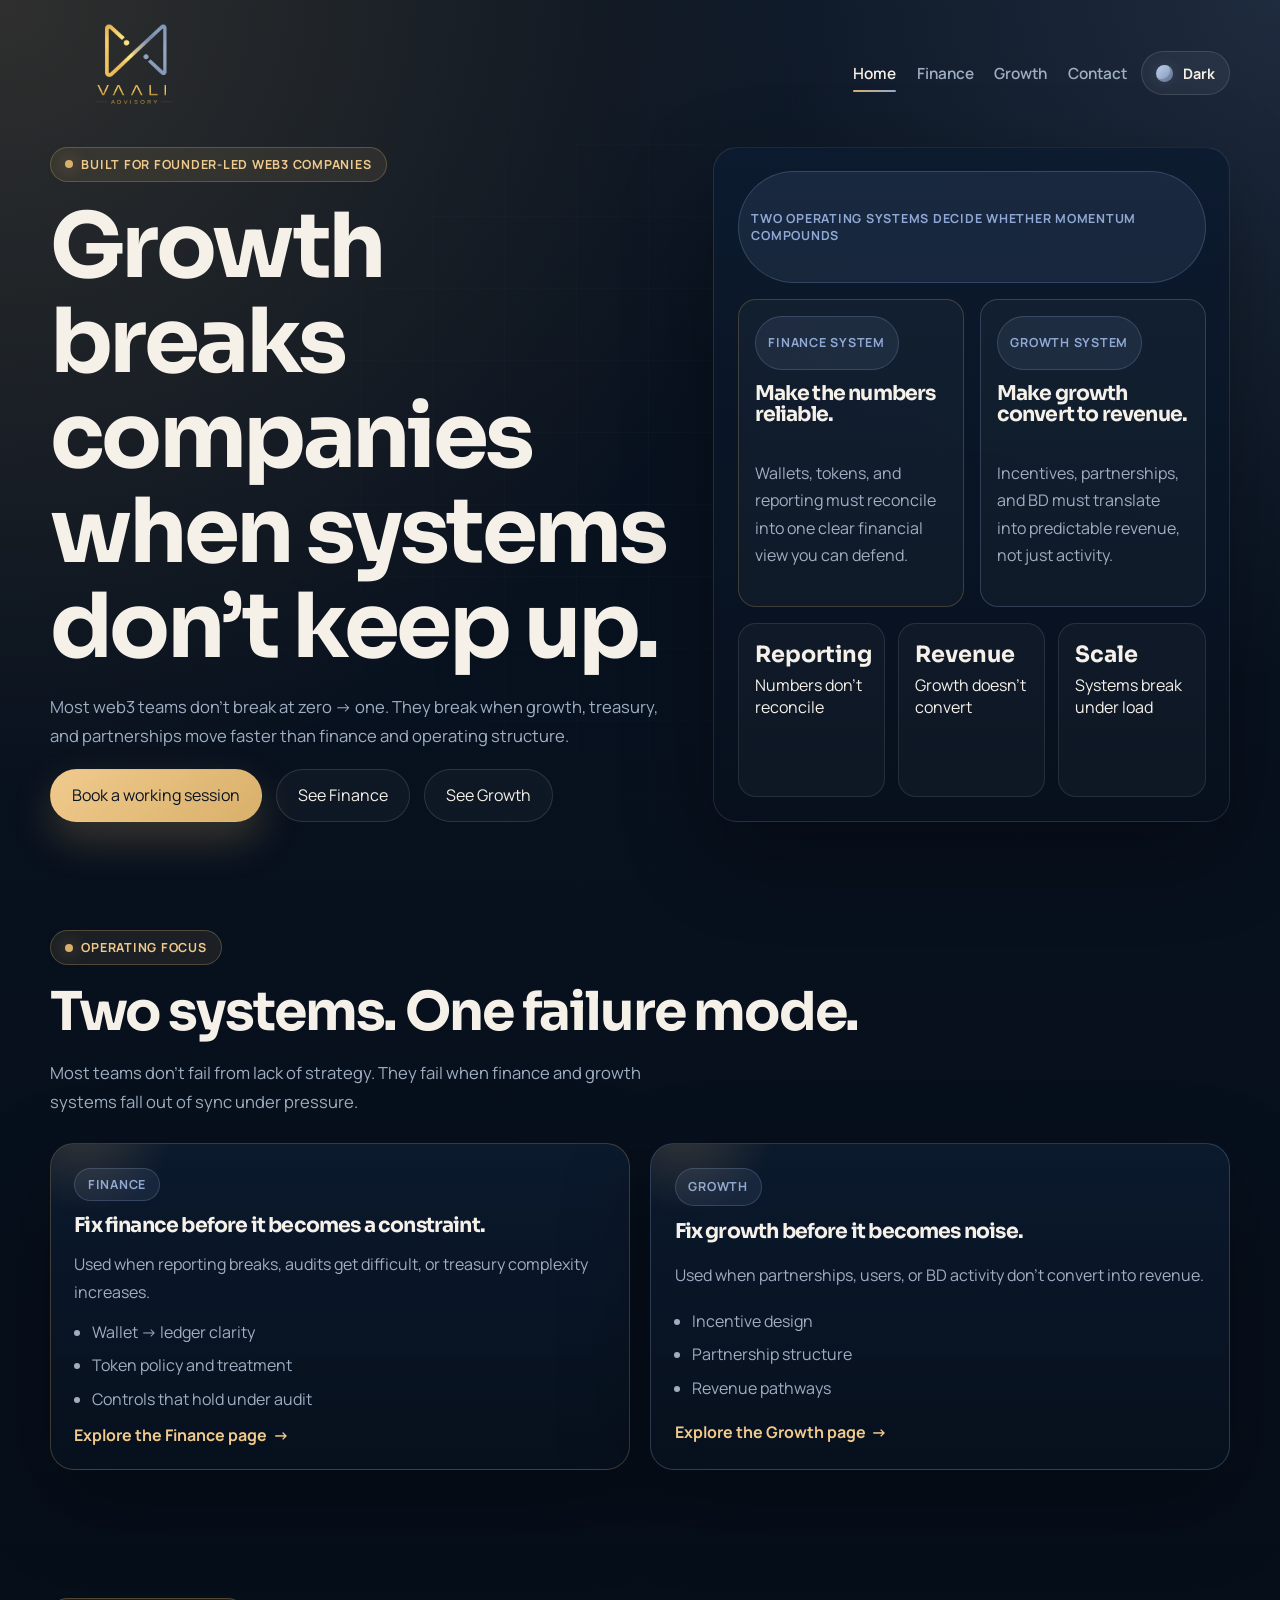
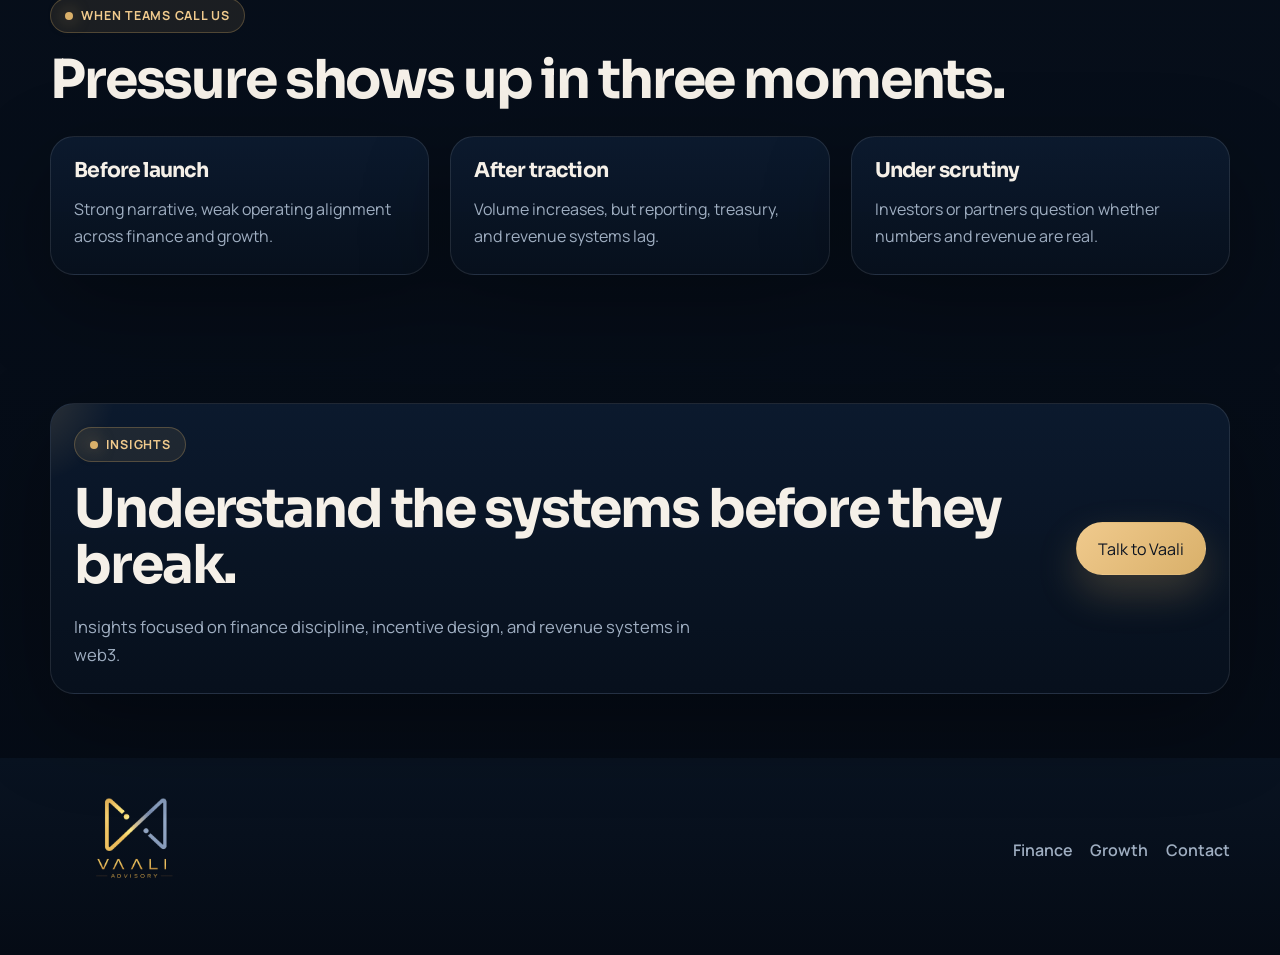
==== commit ed5952b1: "Update subproject commit reference to include dirty state" ====
--- a/index.html
+++ b/index.html
@@ -3,19 +3,19 @@
 <head>
   <meta charset="UTF-8">
   <meta name="viewport" content="width=device-width, initial-scale=1.0">
-  <title>Finance and Revenue Advisory</title>
-  <meta name="description" content="Vaali Advisory helps web3 startups fix finance and Revenue systems before scale, audits, and revenue pressure expose weaknesses.">
+  <title>Finance and Growth Advisory</title>
+  <meta name="description" content="Vaali Advisory helps web3 startups fix finance and growth systems before scale, audits, and revenue pressure expose weaknesses.">
   <link rel="canonical" href="https://vaaliadvisory.com/">
-  <meta property="og:title" content="Finance and Revenue Advisory">
-  <meta property="og:description" content="Vaali Advisory helps web3 startups fix finance and Revenue systems before scale, audits, and revenue pressure expose weaknesses.">
+  <meta property="og:title" content="Finance and Growth Advisory">
+  <meta property="og:description" content="Vaali Advisory helps web3 startups fix finance and growth systems before scale, audits, and revenue pressure expose weaknesses.">
   <meta property="og:type" content="website">
   <meta property="og:url" content="https://vaaliadvisory.com/">
   <meta property="og:site_name" content="Vaali Advisory">
   <meta property="og:image" content="https://vaaliadvisory.com/assets/vaali-logo-final.png">
   <meta property="og:image:alt" content="Vaali Advisory logo">
   <meta name="twitter:card" content="summary_large_image">
-  <meta name="twitter:title" content="Finance and Revenue Advisory">
-  <meta name="twitter:description" content="Vaali Advisory helps web3 startups fix finance and Revenue systems before scale, audits, and revenue pressure expose weaknesses.">
+  <meta name="twitter:title" content="Finance and Growth Advisory">
+  <meta name="twitter:description" content="Vaali Advisory helps web3 startups fix finance and growth systems before scale, audits, and revenue pressure expose weaknesses.">
   <meta name="twitter:image" content="https://vaaliadvisory.com/assets/vaali-logo-final.png">
   <meta name="twitter:image:alt" content="Vaali Advisory logo">
   <link rel="preconnect" href="https://fonts.googleapis.com">
@@ -49,7 +49,7 @@
           <nav class="nav-links" data-nav-menu>
             <a class="active" href="/">Home</a>
             <a href="finance">Finance</a>
-            <a href="Revenue">Revenue</a>
+            <a href="growth">Growth</a>
             <a href="contact">Contact</a>
           </nav>
           <button class="theme-toggle" type="button" data-theme-toggle aria-label="Activate light theme" aria-pressed="false">
@@ -70,15 +70,15 @@
         <div class="container hero-grid">
           <div class="hero-copy fade-up">
             <span class="eyebrow">Built for founder-led web3 companies</span>
-            <h1>Revenue breaks companies when systems don’t keep up.</h1>
+            <h1>Growth breaks companies when systems don’t keep up.</h1>
             <p>
               Most web3 teams don’t break at zero → one.  
-              They break when Revenue, treasury, and partnerships move faster than finance and operating structure.
+              They break when growth, treasury, and partnerships move faster than finance and operating structure.
             </p>
             <div class="hero-actions">
               <a class="button primary" href="contact">Book a working session</a>
               <a class="button secondary" href="finance">See Finance</a>
-              <a class="button secondary" href="Revenue">See Revenue</a>
+              <a class="button secondary" href="growth">See Growth</a>
             </div>
           </div>
 
@@ -90,9 +90,9 @@
                 <h3>Make the numbers reliable.</h3>
                 <p>Wallets, tokens, and reporting must reconcile into one clear financial view you can defend.</p>
               </article>
-              <article class="lane-card lane-card--Revenue">
-                <span class="tag">Revenue system</span>
-                <h3>Make Revenue convert to revenue.</h3>
+              <article class="lane-card lane-card--growth">
+                <span class="tag">Growth system</span>
+                <h3>Make growth convert to revenue.</h3>
                 <p>Incentives, partnerships, and BD must translate into predictable revenue, not just activity.</p>
               </article>
             </div>
@@ -103,7 +103,7 @@
               </div>
               <div>
                 <strong>Revenue</strong>
-                <span>Revenue doesn't convert</span>
+                <span>Growth doesn't convert</span>
               </div>
               <div>
                 <strong>Scale</strong>
@@ -122,7 +122,7 @@
               <h2>Two systems. One failure mode.</h2>
               <p>
                 Most teams don’t fail from lack of strategy.  
-                They fail when finance and Revenue systems fall out of sync under pressure.
+                They fail when finance and growth systems fall out of sync under pressure.
               </p>
             </div>
           </div>
@@ -140,16 +140,16 @@
               <a class="text-link" href="finance">Explore the Finance page</a>
             </article>
 
-            <article class="offer-card offer-card--Revenue fade-up">
-              <span class="panel-label">Revenue</span>
-              <h3>Fix Revenue before it becomes noise.</h3>
+            <article class="offer-card offer-card--growth fade-up">
+              <span class="panel-label">Growth</span>
+              <h3>Fix growth before it becomes noise.</h3>
               <p>Used when partnerships, users, or BD activity don’t convert into revenue.</p>
               <ul class="tight-list">
                 <li>Incentive design</li>
                 <li>Partnership structure</li>
                 <li>Revenue pathways</li>
               </ul>
-              <a class="text-link" href="Revenue">Explore the Revenue page</a>
+              <a class="text-link" href="growth">Explore the Growth page</a>
             </article>
           </div>
         </div>
@@ -167,7 +167,7 @@
           <div class="pressure-grid">
             <article class="pressure-card fade-up">
               <h3>Before launch</h3>
-              <p>Strong narrative, weak operating alignment across finance and Revenue.</p>
+              <p>Strong narrative, weak operating alignment across finance and growth.</p>
             </article>
             <article class="pressure-card fade-up">
               <h3>After traction</h3>
@@ -208,7 +208,7 @@
         </div>
         <div class="footer-links">
           <a href="finance">Finance</a>
-          <a href="Revenue">Revenue</a>
+          <a href="growth">Growth</a>
           <a href="contact">Contact</a>
         </div>
       </div>
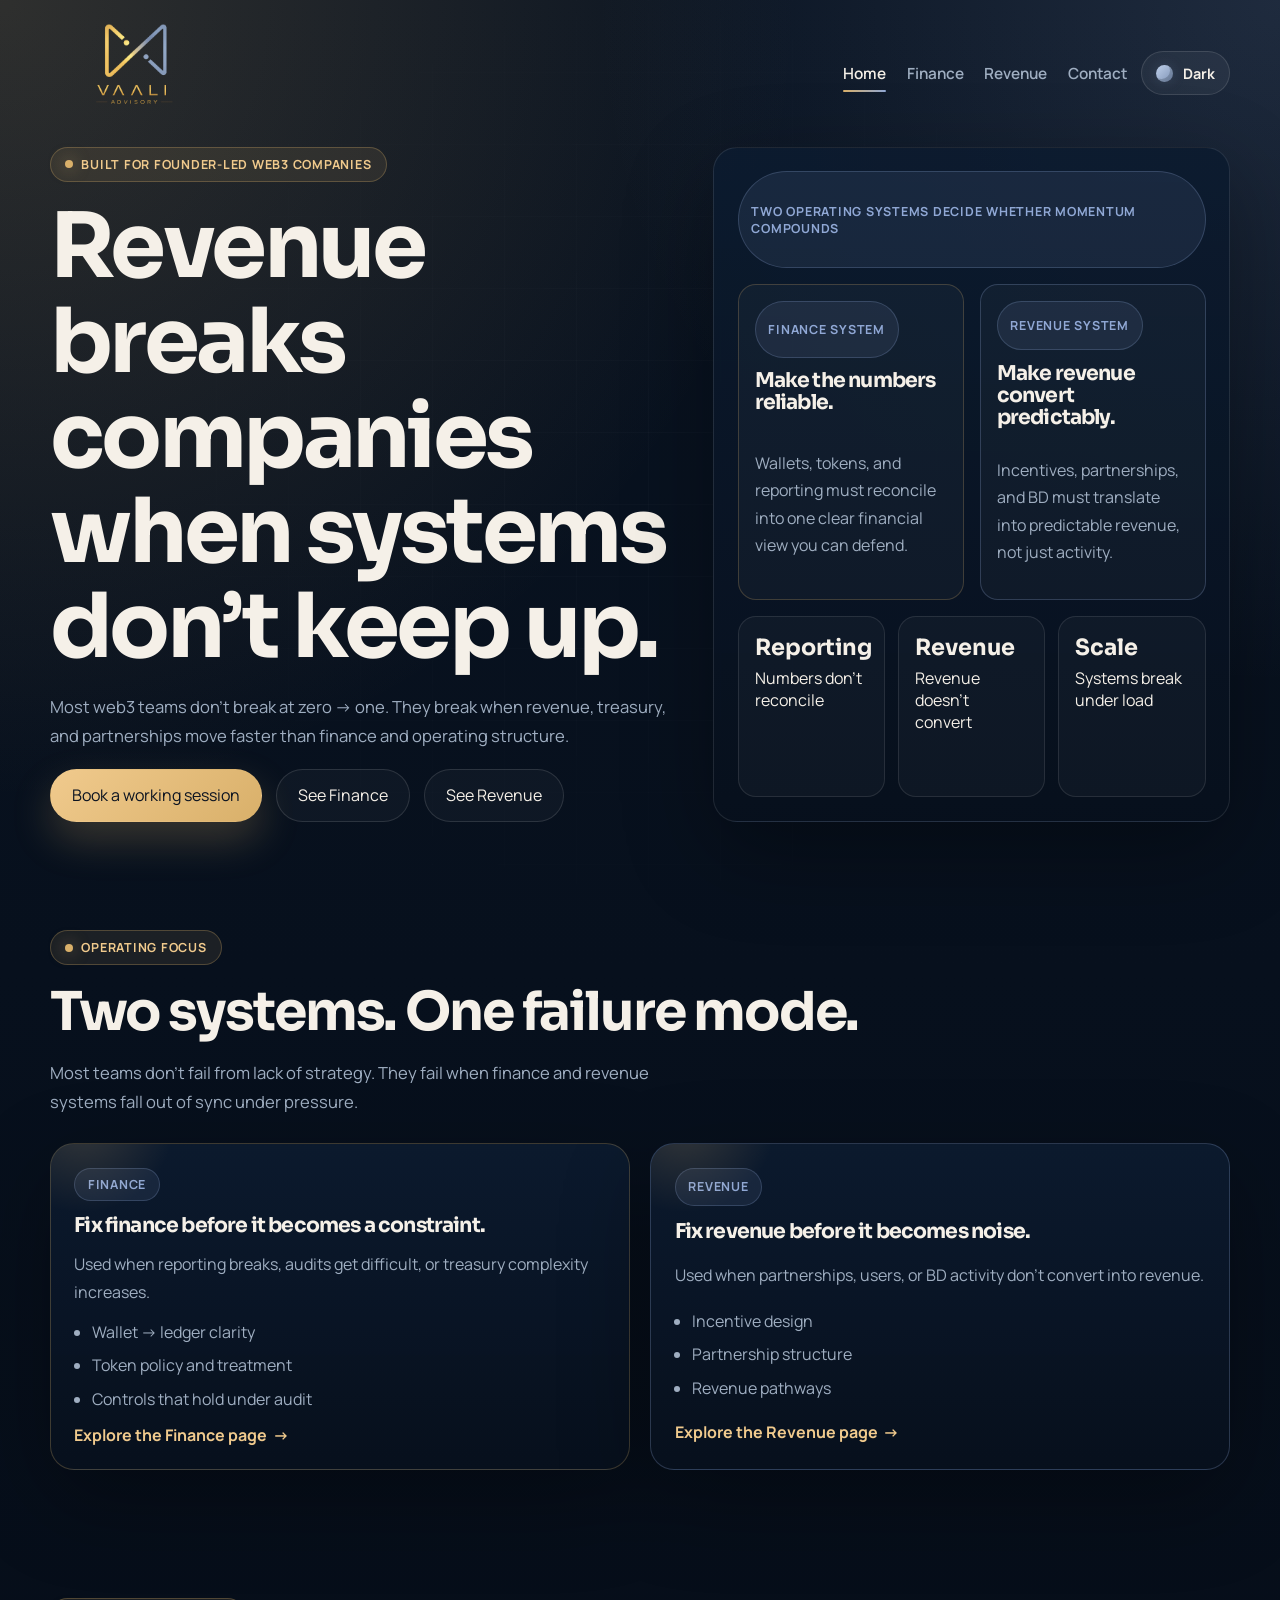
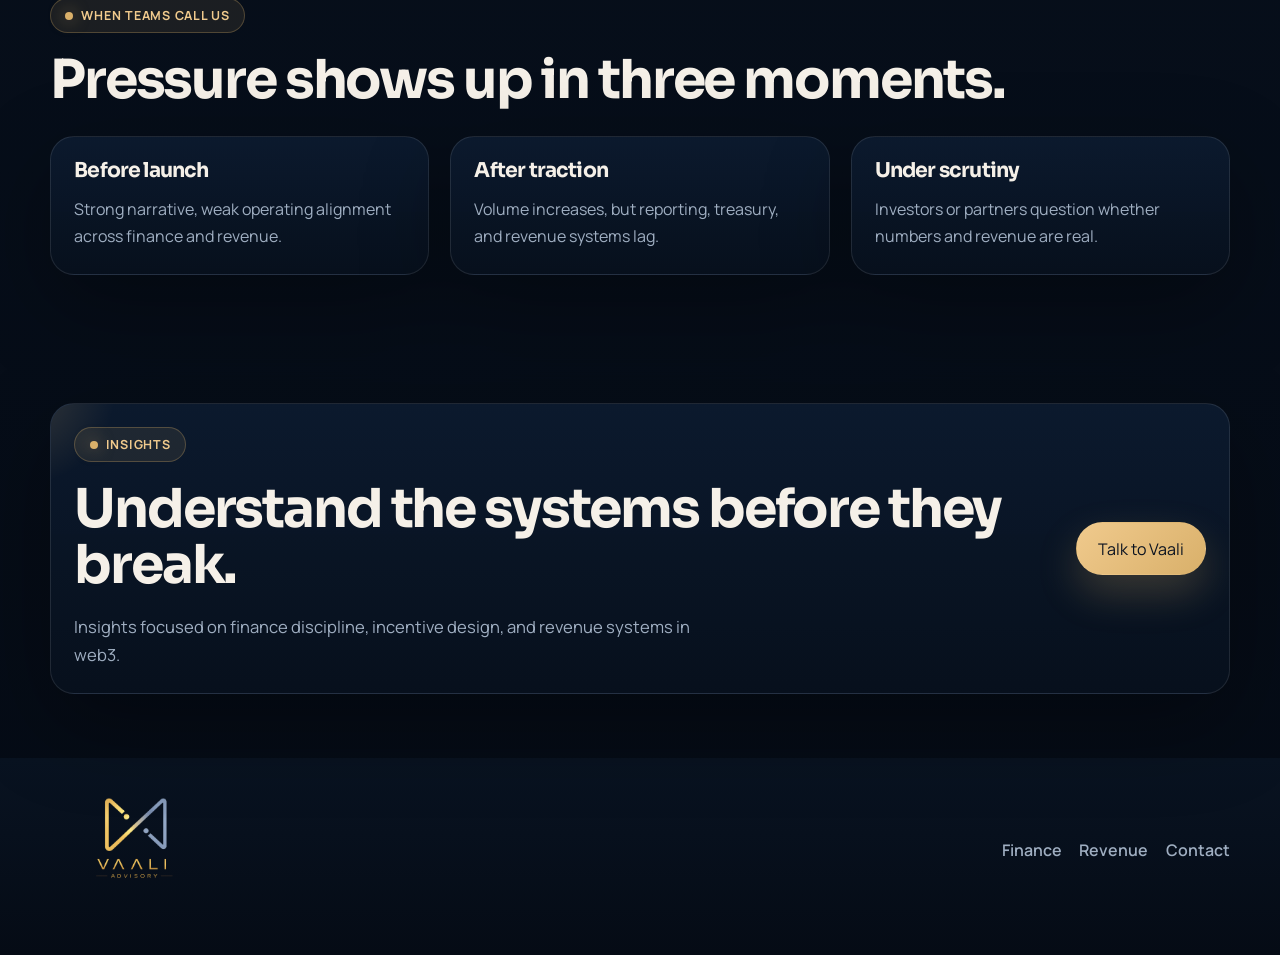
==== commit 530947a4: "Update page titles and meta tags across contact, finance, and index HTML files to reflect new brandi" ====
--- a/index.html
+++ b/index.html
@@ -3,19 +3,19 @@
 <head>
   <meta charset="UTF-8">
   <meta name="viewport" content="width=device-width, initial-scale=1.0">
-  <title>Finance and Growth Advisory</title>
-  <meta name="description" content="Vaali Advisory helps web3 startups fix finance and growth systems before scale, audits, and revenue pressure expose weaknesses.">
+  <title>Finance and Revenue Advisory</title>
+  <meta name="description" content="Vaali Advisory helps web3 startups fix finance and revenue systems before scale, audits, and revenue pressure expose weaknesses.">
   <link rel="canonical" href="https://vaaliadvisory.com/">
-  <meta property="og:title" content="Finance and Growth Advisory">
-  <meta property="og:description" content="Vaali Advisory helps web3 startups fix finance and growth systems before scale, audits, and revenue pressure expose weaknesses.">
+  <meta property="og:title" content="Finance and Revenue Advisory">
+  <meta property="og:description" content="Vaali Advisory helps web3 startups fix finance and revenue systems before scale, audits, and revenue pressure expose weaknesses.">
   <meta property="og:type" content="website">
   <meta property="og:url" content="https://vaaliadvisory.com/">
   <meta property="og:site_name" content="Vaali Advisory">
   <meta property="og:image" content="https://vaaliadvisory.com/assets/vaali-logo-final.png">
   <meta property="og:image:alt" content="Vaali Advisory logo">
   <meta name="twitter:card" content="summary_large_image">
-  <meta name="twitter:title" content="Finance and Growth Advisory">
-  <meta name="twitter:description" content="Vaali Advisory helps web3 startups fix finance and growth systems before scale, audits, and revenue pressure expose weaknesses.">
+  <meta name="twitter:title" content="Finance and Revenue Advisory">
+  <meta name="twitter:description" content="Vaali Advisory helps web3 startups fix finance and revenue systems before scale, audits, and revenue pressure expose weaknesses.">
   <meta name="twitter:image" content="https://vaaliadvisory.com/assets/vaali-logo-final.png">
   <meta name="twitter:image:alt" content="Vaali Advisory logo">
   <link rel="preconnect" href="https://fonts.googleapis.com">
@@ -49,7 +49,7 @@
           <nav class="nav-links" data-nav-menu>
             <a class="active" href="/">Home</a>
             <a href="finance">Finance</a>
-            <a href="growth">Growth</a>
+            <a href="revenue">Revenue</a>
             <a href="contact">Contact</a>
           </nav>
           <button class="theme-toggle" type="button" data-theme-toggle aria-label="Activate light theme" aria-pressed="false">
@@ -70,15 +70,15 @@
         <div class="container hero-grid">
           <div class="hero-copy fade-up">
             <span class="eyebrow">Built for founder-led web3 companies</span>
-            <h1>Growth breaks companies when systems don’t keep up.</h1>
+            <h1>Revenue breaks companies when systems don’t keep up.</h1>
             <p>
               Most web3 teams don’t break at zero → one.  
-              They break when growth, treasury, and partnerships move faster than finance and operating structure.
+              They break when revenue, treasury, and partnerships move faster than finance and operating structure.
             </p>
             <div class="hero-actions">
               <a class="button primary" href="contact">Book a working session</a>
               <a class="button secondary" href="finance">See Finance</a>
-              <a class="button secondary" href="growth">See Growth</a>
+              <a class="button secondary" href="revenue">See Revenue</a>
             </div>
           </div>
 
@@ -91,8 +91,8 @@
                 <p>Wallets, tokens, and reporting must reconcile into one clear financial view you can defend.</p>
               </article>
               <article class="lane-card lane-card--growth">
-                <span class="tag">Growth system</span>
-                <h3>Make growth convert to revenue.</h3>
+                <span class="tag">Revenue system</span>
+                <h3>Make revenue convert predictably.</h3>
                 <p>Incentives, partnerships, and BD must translate into predictable revenue, not just activity.</p>
               </article>
             </div>
@@ -103,7 +103,7 @@
               </div>
               <div>
                 <strong>Revenue</strong>
-                <span>Growth doesn't convert</span>
+                <span>Revenue doesn't convert</span>
               </div>
               <div>
                 <strong>Scale</strong>
@@ -122,7 +122,7 @@
               <h2>Two systems. One failure mode.</h2>
               <p>
                 Most teams don’t fail from lack of strategy.  
-                They fail when finance and growth systems fall out of sync under pressure.
+                They fail when finance and revenue systems fall out of sync under pressure.
               </p>
             </div>
           </div>
@@ -141,15 +141,15 @@
             </article>
 
             <article class="offer-card offer-card--growth fade-up">
-              <span class="panel-label">Growth</span>
-              <h3>Fix growth before it becomes noise.</h3>
+              <span class="panel-label">Revenue</span>
+              <h3>Fix revenue before it becomes noise.</h3>
               <p>Used when partnerships, users, or BD activity don’t convert into revenue.</p>
               <ul class="tight-list">
                 <li>Incentive design</li>
                 <li>Partnership structure</li>
                 <li>Revenue pathways</li>
               </ul>
-              <a class="text-link" href="growth">Explore the Growth page</a>
+              <a class="text-link" href="revenue">Explore the Revenue page</a>
             </article>
           </div>
         </div>
@@ -167,7 +167,7 @@
           <div class="pressure-grid">
             <article class="pressure-card fade-up">
               <h3>Before launch</h3>
-              <p>Strong narrative, weak operating alignment across finance and growth.</p>
+              <p>Strong narrative, weak operating alignment across finance and revenue.</p>
             </article>
             <article class="pressure-card fade-up">
               <h3>After traction</h3>
@@ -208,7 +208,7 @@
         </div>
         <div class="footer-links">
           <a href="finance">Finance</a>
-          <a href="growth">Growth</a>
+          <a href="revenue">Revenue</a>
           <a href="contact">Contact</a>
         </div>
       </div>
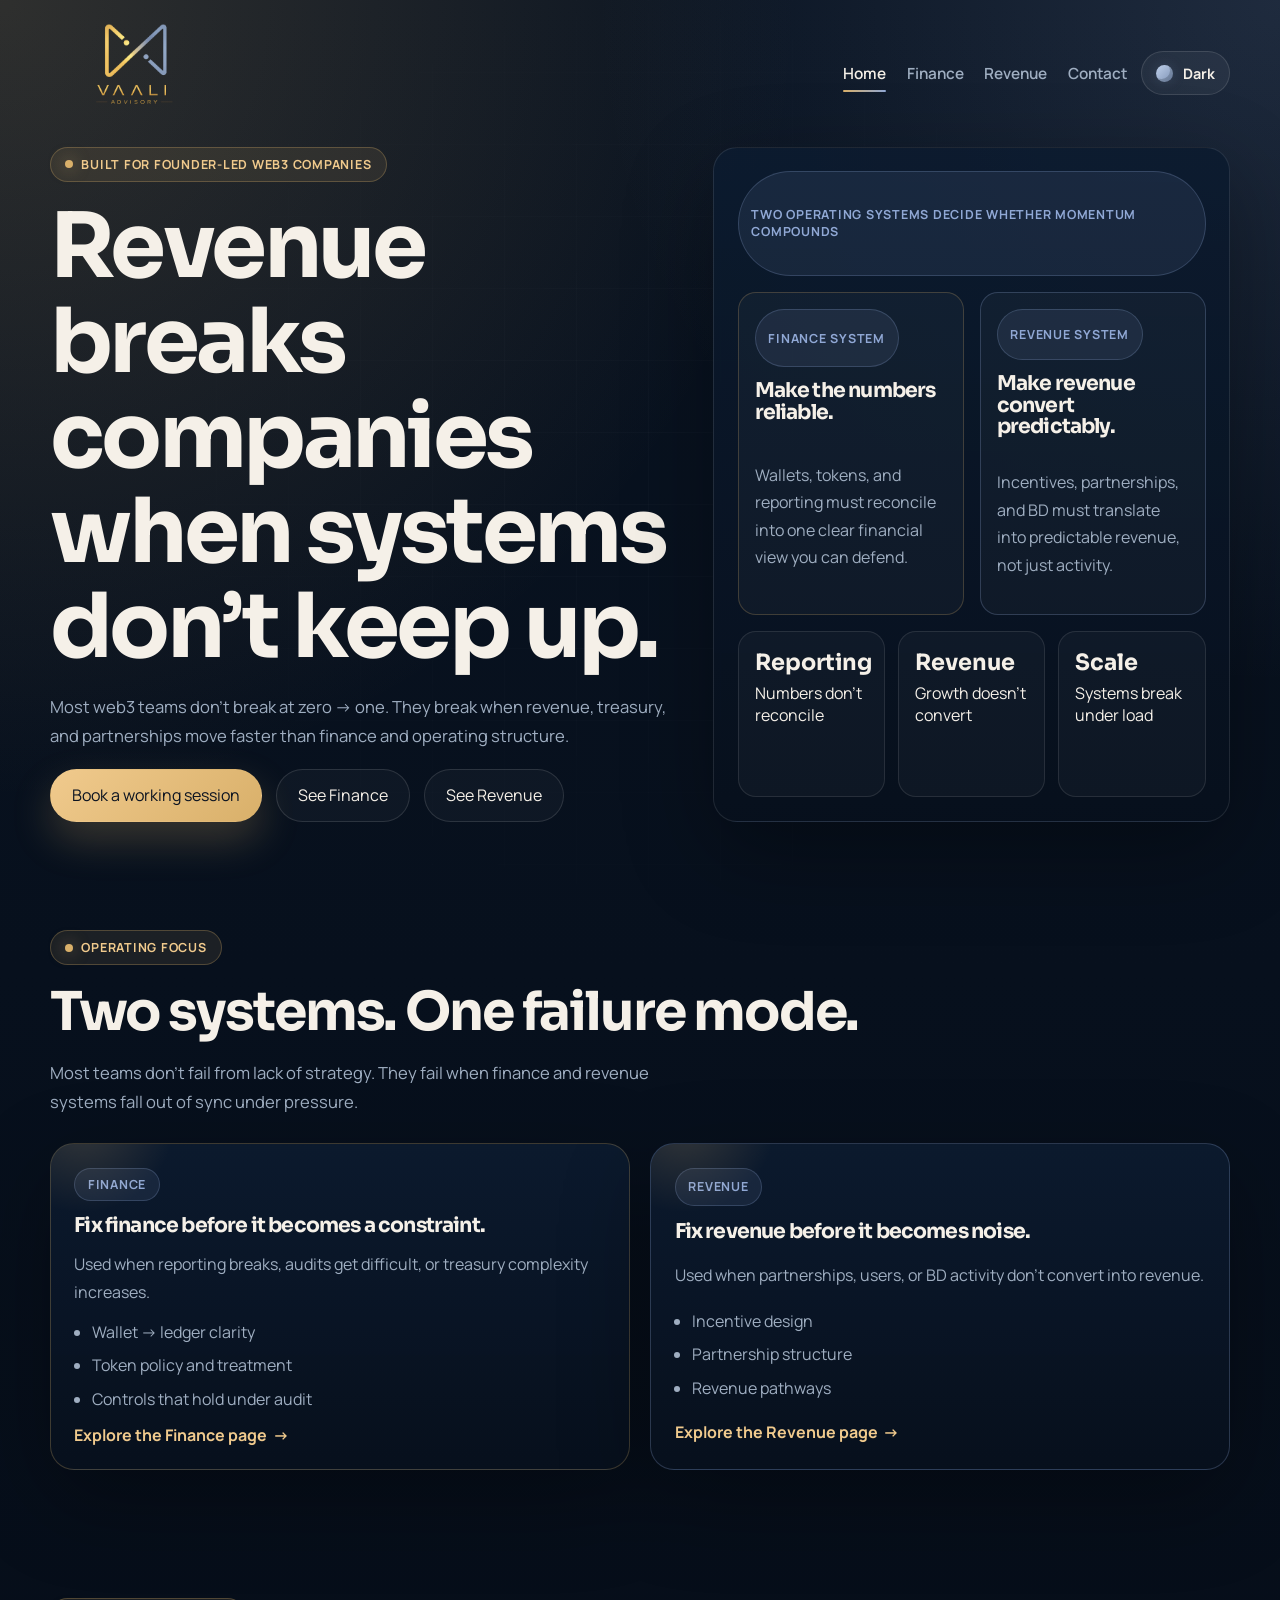
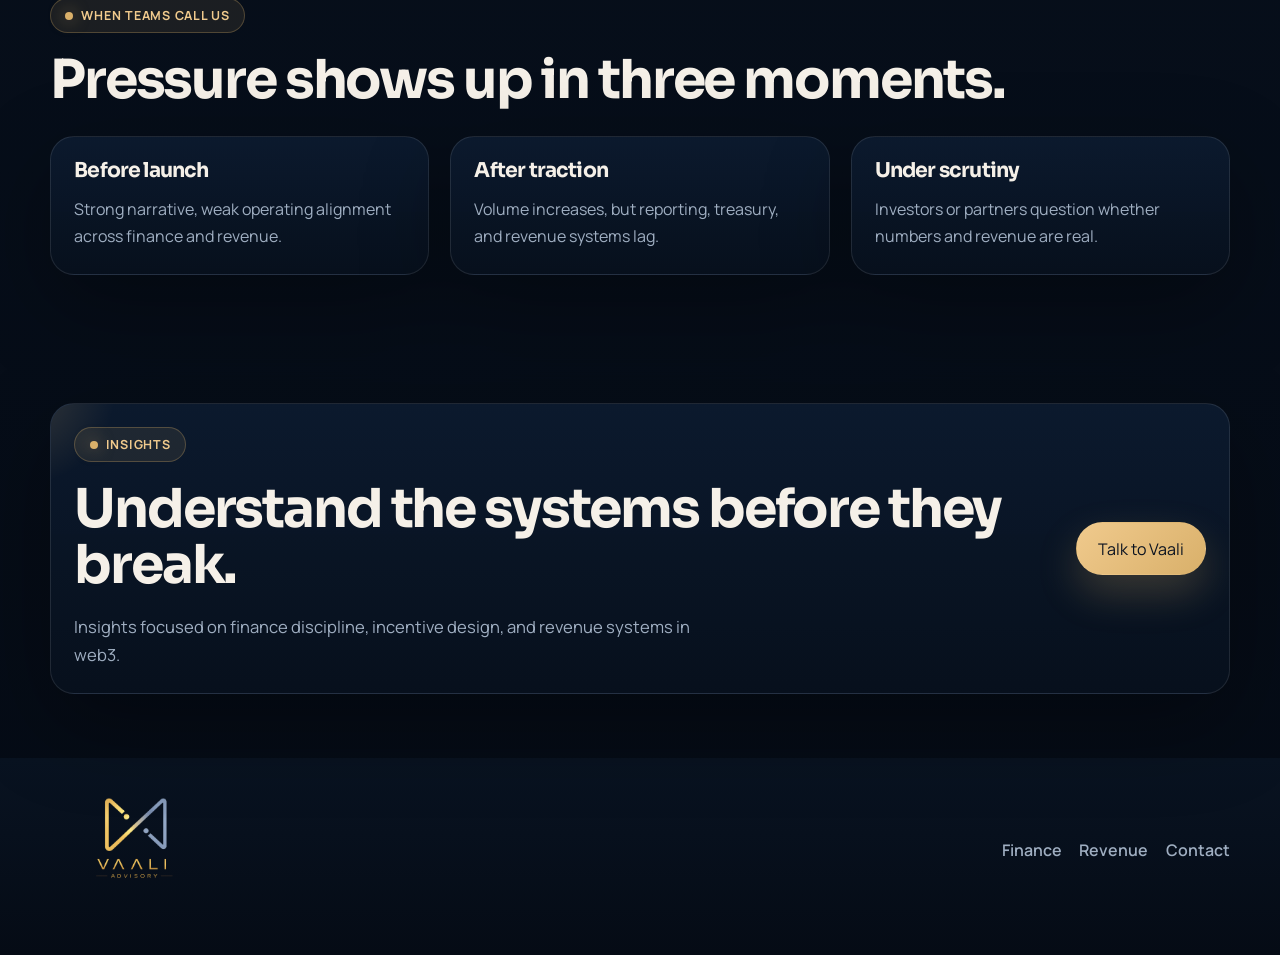
==== commit e321f7f0: "commit" ====
--- a/index.html
+++ b/index.html
@@ -103,7 +103,7 @@
               </div>
               <div>
                 <strong>Revenue</strong>
-                <span>Revenue doesn't convert</span>
+                <span>Growth doesn't convert</span>
               </div>
               <div>
                 <strong>Scale</strong>
